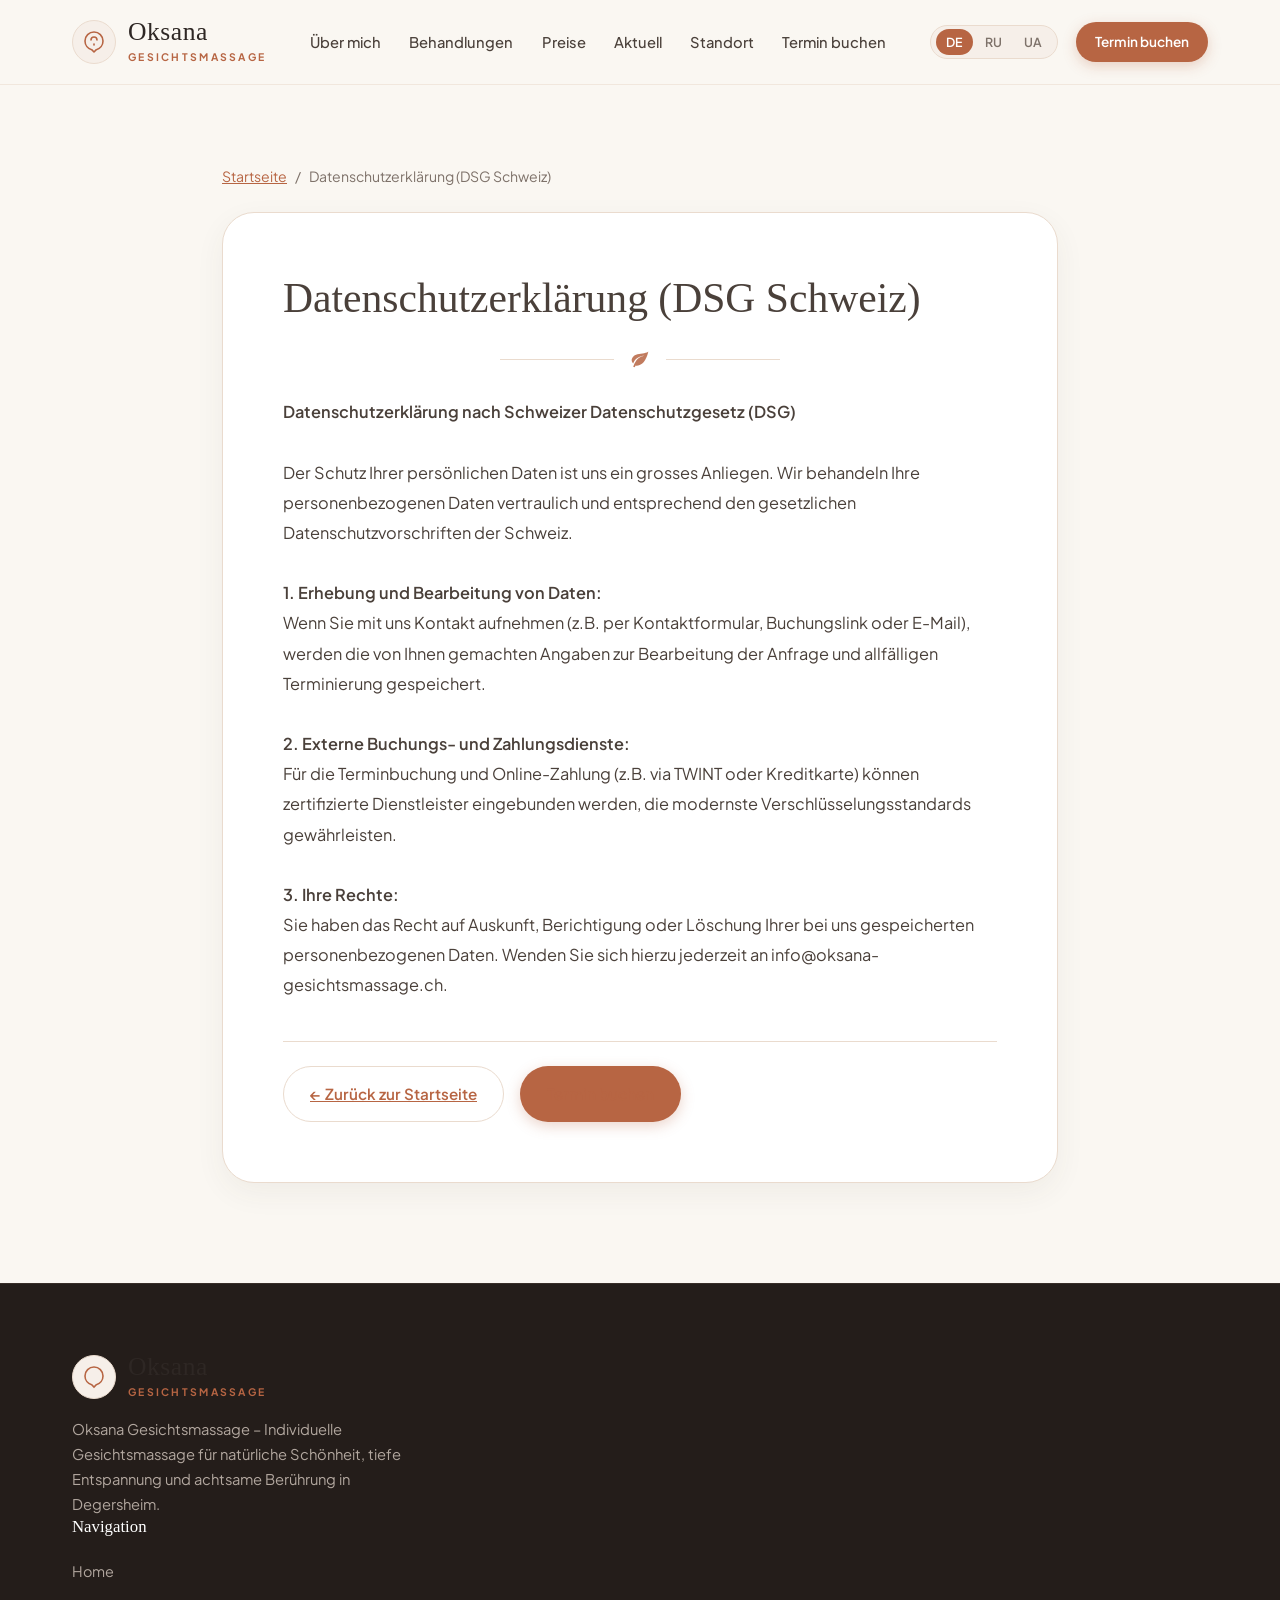
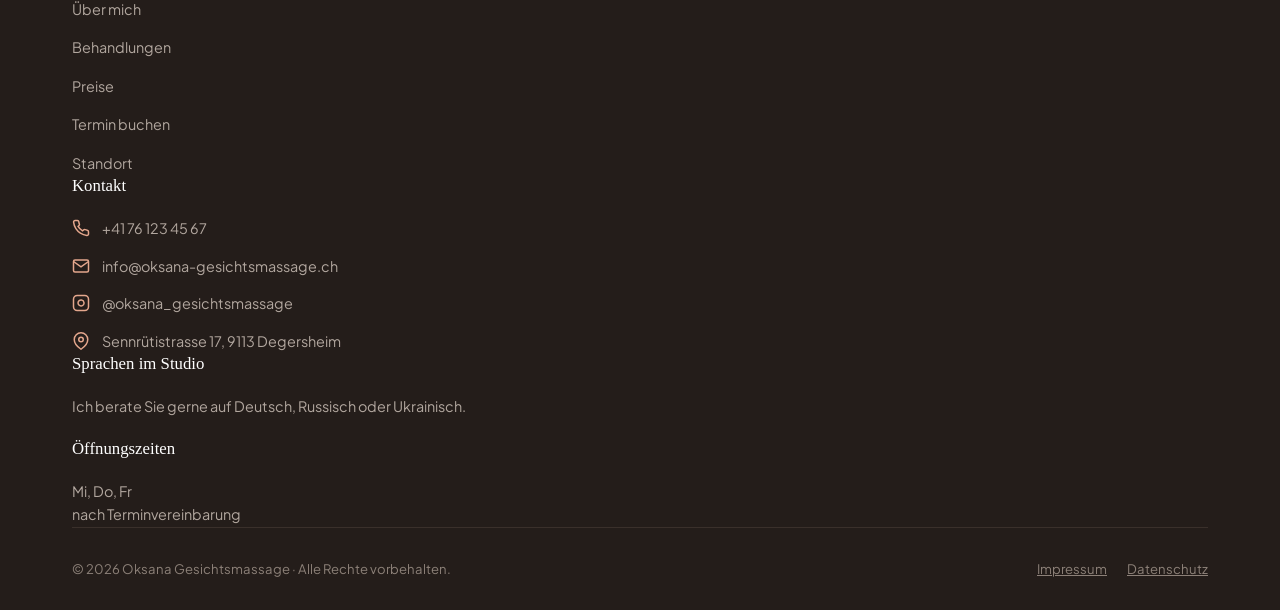
==== datenschutz.html @ 5dca7aad "1ший прототип" ====
<!DOCTYPE html>
<html lang="de">
<head>
  <meta charset="UTF-8">
  <meta name="viewport" content="width=device-width, initial-scale=1.0">
  <title>Datenschutzerklärung – Oksana Gesichtsmassage Degersheim</title>
  <meta name="description" content="Datenschutzerklärung von Oksana Gesichtsmassage in Degersheim.">
  <meta name="robots" content="noindex, follow">

  <!-- Google Fonts: Cormorant Garamond & Plus Jakarta Sans -->
  <link rel="preconnect" href="https://fonts.googleapis.com">
  <link rel="preconnect" href="https://fonts.gstatic.com" crossorigin>
  <link href="https://fonts.googleapis.com/css2?family=Cormorant+Garamond:ital,wght@0,400;0,500;0,600;0,700;1,400&family=Plus+Jakarta+Sans:wght@300;400;500;600;700&display=swap" rel="stylesheet">

  <link rel="stylesheet" href="styles.css">
</head>
<body>

  <!-- Site Header -->
  <header class="site-header" id="header">
    <div class="container header-inner">
      
      <!-- Logo -->
      <a href="index.html" class="brand-logo" aria-label="Oksana Gesichtsmassage Home">
        <div class="brand-icon">
          <svg viewBox="0 0 24 24" fill="none" stroke="currentColor" stroke-width="1.6" stroke-linecap="round" stroke-linejoin="round">
            <path d="M12 2a9 9 0 0 0-9 9c0 4.17 2.84 7.67 6.69 8.69L12 22l2.31-2.31C18.16 18.67 21 15.17 21 11a9 9 0 0 0-9-9z"></path>
            <path d="M9 10a3 3 0 0 1 6 0"></path>
            <path d="M12 14v1"></path>
          </svg>
        </div>
        <div class="brand-text">
          <span class="brand-name">Oksana</span>
          <span class="brand-sub">GESICHTSMASSAGE</span>
        </div>
      </a>

      <!-- Desktop Navigation Menu -->
      <nav aria-label="Hauptnavigation">
        <ul class="nav-menu" id="navMenu">
          <li><a href="index.html#about" class="nav-link" data-i18n="nav.about">Über mich</a></li>
          <li><a href="index.html#treatments" class="nav-link" data-i18n="nav.treatments">Behandlungen</a></li>
          <li><a href="index.html#pricing" class="nav-link" data-i18n="nav.pricing">Preise</a></li>
          <li><a href="index.html#offers" class="nav-link" data-i18n="nav.offers">Aktuell</a></li>
          <li><a href="index.html#location" class="nav-link" data-i18n="nav.location">Standort</a></li>
          <li><a href="index.html#booking" class="nav-link" data-i18n="nav.booking">Termin buchen</a></li>
        </ul>
      </nav>

      <!-- Right Header Actions: Lang Switcher + Book Button -->
      <div class="header-actions">
        <!-- Language Switcher: DE / RU / UA -->
        <div class="lang-switcher" aria-label="Sprachauswahl">
          <button type="button" class="lang-btn active" data-lang="de">DE</button>
          <button type="button" class="lang-btn" data-lang="ru">RU</button>
          <button type="button" class="lang-btn" data-lang="ua">UA</button>
        </div>

        <a href="index.html#booking" class="btn btn-primary btn-sm" data-i18n="nav.book_cta">
          <svg width="15" height="15" viewBox="0 0 24 24" fill="none" stroke="currentColor" stroke-width="2"><rect x="3" y="4" width="18" height="18" rx="2" ry="2"></rect><line x1="16" y1="2" x2="16" y2="6"></line><line x1="8" y1="2" x2="8" y2="6"></line><line x1="3" y1="10" x2="21" y2="10"></line></svg>
          Termin buchen
        </a>

        <!-- Mobile Menu Toggle -->
        <button type="button" class="mobile-toggle" id="mobileToggle" aria-label="Menü öffnen" aria-expanded="false">
          <svg viewBox="0 0 24 24" fill="none" stroke="currentColor" stroke-width="2" stroke-linecap="round" stroke-linejoin="round">
            <line x1="3" y1="12" x2="21" y2="12"></line>
            <line x1="3" y1="6" x2="21" y2="6"></line>
            <line x1="3" y1="18" x2="21" y2="18"></line>
          </svg>
        </button>
      </div>

    </div>
  </header>

  <!-- Main Legal Content Section -->
  <main class="legal-page-section">
    <div class="container" style="max-width: 900px;">
      
      <div class="legal-breadcrumb">
        <a href="index.html">Startseite</a>
        <span>/</span>
        <span data-i18n="legal.dsg_title">Datenschutzerklärung</span>
      </div>

      <div class="legal-card">
        <h1 data-i18n="legal.dsg_title">Datenschutzerklärung</h1>
        
        <div class="leaf-divider" style="justify-content: flex-start; margin-bottom: 28px;">
          <svg viewBox="0 0 24 24"><path d="M17 8C8 10 5.9 16.17 3.82 21.34L5.71 22l1-2.3A4.49 4.49 0 0 0 8 20C19 20 22 3 22 3c-1 2-8 2.25-13 3.25S2 11.5 2 13.5s1.75 3.75 1.75 3.75C7 8 17 8 17 8z"/></svg>
        </div>

        <div class="legal-content" data-i18n="legal.dsg_content">
          <!-- Content dynamically rendered and switchable via translations.js -->
        </div>

        <div style="margin-top: 40px; pt-4; border-top: 1px solid var(--color-border); padding-top: 24px; display: flex; gap: 16px; flex-wrap: wrap;">
          <a href="index.html" class="btn btn-secondary">
            &larr; Zurück zur Startseite
          </a>
          <a href="index.html#booking" class="btn btn-primary" data-i18n="nav.book_cta">
            Termin buchen
          </a>
        </div>
      </div>

    </div>
  </main>

  <!-- Footer -->
  <footer class="site-footer" id="footer">
    <div class="container">
      <div class="footer-grid">
        
        <!-- Brand / About in Footer -->
        <div>
          <div class="brand-logo" style="margin-bottom: 8px;">
            <div class="brand-icon">
              <svg viewBox="0 0 24 24" fill="none" stroke="currentColor" stroke-width="1.6"><path d="M12 2a9 9 0 0 0-9 9c0 4.17 2.84 7.67 6.69 8.69L12 22l2.31-2.31C18.16 18.67 21 15.17 21 11a9 9 0 0 0-9-9z"></path></svg>
            </div>
            <div class="brand-text">
              <span class="brand-name">Oksana</span>
              <span class="brand-sub">GESICHTSMASSAGE</span>
            </div>
          </div>
          <p class="footer-about" data-i18n="footer.about_text">
            Oksana Gesichtsmassage – Individuelle Gesichtsmassage für natürliche Schönheit, tiefe Entspannung und achtsame Berührung in Degersheim.
          </p>
        </div>

        <!-- Links -->
        <div>
          <h4 class="footer-title" data-i18n="footer.quick_links">Navigation</h4>
          <ul class="footer-links">
            <li><a href="index.html">Home</a></li>
            <li><a href="index.html#about" data-i18n="nav.about">Über mich</a></li>
            <li><a href="index.html#treatments" data-i18n="nav.treatments">Behandlungen</a></li>
            <li><a href="index.html#pricing" data-i18n="nav.pricing">Preise & Abos</a></li>
            <li><a href="index.html#booking" data-i18n="nav.booking">Termin buchen</a></li>
            <li><a href="index.html#location" data-i18n="nav.location">Standort & Anfahrt</a></li>
          </ul>
        </div>

        <!-- Contact Info -->
        <div>
          <h4 class="footer-title" data-i18n="footer.contact_title">Kontakt</h4>
          <ul class="footer-contact-list">
            <li class="footer-contact-item">
              <svg viewBox="0 0 24 24" fill="none" stroke="currentColor" stroke-width="2"><path d="M22 16.92v3a2 2 0 0 1-2.18 2 19.79 19.79 0 0 1-8.63-3.07 19.5 19.5 0 0 1-6-6 19.79 19.79 0 0 1-3.07-8.67A2 2 0 0 1 4.11 2h3a2 2 0 0 1 2 1.72 12.84 12.84 0 0 0 .7 2.81 2 2 0 0 1-.45 2.11L8.09 9.91a16 16 0 0 0 6 6l1.27-1.27a2 2 0 0 1 2.11-.45 12.84 12.84 0 0 0 2.81.7A2 2 0 0 1 22 16.92z"></path></svg>
              <a href="tel:+41761234567">+41 76 123 45 67</a>
            </li>
            <li class="footer-contact-item">
              <svg viewBox="0 0 24 24" fill="none" stroke="currentColor" stroke-width="2"><path d="M4 4h16c1.1 0 2 .9 2 2v12c0 1.1-.9 2-2 2H4c-1.1 0-2-.9-2-2V6c0-1.1.9-2 2-2z"></path><polyline points="22,6 12,13 2,6"></polyline></svg>
              <a href="mailto:info@oksana-gesichtsmassage.ch">info@oksana-gesichtsmassage.ch</a>
            </li>
            <li class="footer-contact-item">
              <svg viewBox="0 0 24 24" fill="none" stroke="currentColor" stroke-width="2"><rect x="2" y="2" width="20" height="20" rx="5" ry="5"></rect><path d="M16 11.37A4 4 0 1 1 12.63 8 4 4 0 0 1 16 11.37z"></path><line x1="17.5" y1="6.5" x2="17.51" y2="6.5"></line></svg>
              <a href="https://instagram.com/oksana_gesichtsmassage" target="_blank" rel="noopener noreferrer">@oksana_gesichtsmassage</a>
            </li>
            <li class="footer-contact-item">
              <svg viewBox="0 0 24 24" fill="none" stroke="currentColor" stroke-width="2"><path d="M21 10c0 7-9 13-9 13s-9-6-9-13a9 9 0 0 1 18 0z"></path><circle cx="12" cy="10" r="3"></circle></svg>
              <span>Sennrütistrasse 17, 9113 Degersheim</span>
            </li>
          </ul>
        </div>

        <!-- Languages & Studio -->
        <div>
          <h4 class="footer-title" data-i18n="footer.languages_title">Sprachen im Studio</h4>
          <p style="font-size: 0.9rem; color: #B2A79F; margin-bottom: 20px;" data-i18n="footer.languages_desc">
            Ich berate Sie gerne auf Deutsch, Russisch oder Ukrainisch.
          </p>

          <h4 class="footer-title" data-i18n="footer.hours_title">Öffnungszeiten</h4>
          <p style="font-size: 0.9rem; color: #B2A79F;">
            Mi, Do, Fr<br>
            nach Terminvereinbarung
          </p>
        </div>

      </div>

      <div class="footer-bottom">
        <div data-i18n="footer.rights">© 2026 Oksana Gesichtsmassage – Alle Rechte vorbehalten.</div>
        <div class="footer-legal-links">
          <a href="impressum.html" class="footer-legal-link" data-i18n="footer.impressum">Impressum</a>
          <a href="datenschutz.html" class="footer-legal-link" data-i18n="footer.datenschutz">Datenschutz</a>
        </div>
      </div>

    </div>
  </footer>

  <!-- Scripts -->
  <script src="translations.js"></script>
  <script src="app.js"></script>
</body>
</html>
---- styles.css ----
/* ==========================================================================
   Oksana Gesichtsmassage - Modern Swiss Spa Design System
   Palette: Warm Cream, Soft Alabaster, Terracotta & Peach Accents
   Typography: Playfair Display (Serif) + Plus Jakarta Sans (Sans-serif)
   ========================================================================== */

:root {
  /* Colors */
  --bg-body: #FAF7F2;
  --bg-card: #FFFFFF;
  --bg-card-alt: #F6EFE9;
  --bg-cream-soft: #F9F5EE;
  --bg-cream-medium: #F1E9DE;
  --bg-hero-tint: #F5EFEB;

  --color-terracotta: #B76543;
  --color-terracotta-hover: #9E5233;
  --color-terracotta-light: #F4E8E1;
  --color-peach: #E4A78D;
  --color-peach-light: #FAF0EB;

  --color-text-main: #2E2724;
  --color-text-body: #4A403A;
  --color-text-muted: #7E726A;
  --color-text-light: #9B8E85;

  --color-border: #EADBCE;
  --color-border-light: #F1E7DD;
  --color-border-focus: #B76543;

  --color-sage: #8A9A86;
  --color-gold: #C89A58;

  /* Typography */
  --font-serif: 'Playfair Display', Georgia, serif;
  --font-sans: 'Plus Jakarta Sans', -apple-system, BlinkMacSystemFont, 'Segoe UI', Roboto, Helvetica, Arial, sans-serif;

  /* Shadows */
  --shadow-soft: 0 4px 20px rgba(74, 64, 58, 0.04);
  --shadow-card: 0 10px 30px rgba(74, 64, 58, 0.06);
  --shadow-hover: 0 16px 36px rgba(183, 101, 67, 0.12);
  --shadow-nav: 0 4px 24px rgba(74, 64, 58, 0.06);

  /* Radii */
  --radius-sm: 8px;
  --radius-md: 14px;
  --radius-lg: 22px;
  --radius-xl: 32px;
  --radius-full: 9999px;

  /* Spacing */
  --section-padding: clamp(60px, 8vw, 100px);
  --container-max: 1200px;
  --transition: all 0.28s cubic-bezier(0.16, 1, 0.3, 1);
}

/* Base Reset */
*, *::before, *::after {
  box-sizing: border-box;
  margin: 0;
  padding: 0;
  min-width: 0;
}

html {
  scroll-behavior: smooth;
  font-size: 16px;
  -webkit-text-size-adjust: 100%;
  width: 100%;
  max-width: 100%;
  overflow-x: hidden;
}

body {
  font-family: var(--font-sans);
  background-color: var(--bg-body);
  color: var(--color-text-body);
  line-height: 1.65;
  font-weight: 400;
  width: 100%;
  max-width: 100%;
  overflow-x: hidden;
  position: relative;
  -webkit-font-smoothing: antialiased;
  word-wrap: break-word;
  overflow-wrap: break-word;
}

img {
  max-width: 100%;
  height: auto;
  display: block;
}

a {
  color: inherit;
  text-decoration: none;
  transition: var(--transition);
}

button, input, select, textarea {
  font-family: inherit;
  font-size: inherit;
}

.container {
  width: 100%;
  max-width: var(--container-max);
  margin: 0 auto;
  padding: 0 clamp(16px, 4vw, 32px);
  box-sizing: border-box;
}

/* ==========================================================================
   Typography & Accents
   ========================================================================== */

h1, h2, h3, h4, .font-serif {
  font-family: var(--font-serif);
  color: var(--color-text-main);
  font-weight: 500;
  line-height: 1.25;
  word-break: break-word;
  overflow-wrap: break-word;
}

.section-tag {
  display: inline-block;
  font-size: 0.75rem;
  letter-spacing: 0.18em;
  text-transform: uppercase;
  color: var(--color-terracotta);
  font-weight: 700;
  margin-bottom: 12px;
}

.section-header {
  text-align: center;
  max-width: 720px;
  margin: 0 auto clamp(36px, 5vw, 60px);
}

.section-title {
  font-size: clamp(1.55rem, 4.2vw, 2.75rem);
  margin-bottom: 16px;
  letter-spacing: -0.01em;
  word-break: break-word;
  overflow-wrap: break-word;
  hyphens: auto;
}

.section-subtitle {
  font-size: clamp(0.95rem, 1.8vw, 1.15rem);
  color: var(--color-text-muted);
  font-weight: 400;
}

/* Thin Leaf Divider */
.leaf-divider {
  display: flex;
  align-items: center;
  justify-content: center;
  gap: 16px;
  margin: 24px auto;
  width: 100%;
  max-width: 280px;
}

.leaf-divider::before,
.leaf-divider::after {
  content: '';
  flex: 1;
  height: 1px;
  background-color: var(--color-border);
}

.leaf-divider svg {
  width: 20px;
  height: 20px;
  color: var(--color-terracotta);
  fill: currentColor;
  opacity: 0.85;
}

/* Buttons */
.btn {
  display: inline-flex;
  align-items: center;
  justify-content: center;
  gap: 10px;
  padding: 13px 26px;
  font-size: 0.95rem;
  font-weight: 600;
  border-radius: var(--radius-full);
  cursor: pointer;
  transition: var(--transition);
  border: 1px solid transparent;
  max-width: 100%;
  box-sizing: border-box;
}

.btn-primary {
  background-color: var(--color-terracotta);
  color: #FFFFFF;
  box-shadow: 0 4px 14px rgba(183, 101, 67, 0.28);
}

.btn-primary:hover {
  background-color: var(--color-terracotta-hover);
  color: #FFFFFF;
  transform: translateY(-2px);
  box-shadow: 0 6px 20px rgba(183, 101, 67, 0.35);
}

.btn-secondary {
  background-color: transparent;
  color: var(--color-text-main);
  border-color: var(--color-border);
}

.btn-secondary:hover {
  border-color: var(--color-terracotta);
  color: var(--color-terracotta);
  background-color: var(--color-peach-light);
  transform: translateY(-2px);
}

.btn-sm {
  padding: 8px 18px;
  font-size: 0.85rem;
}

.btn-lg {
  padding: 15px 36px;
  font-size: 1.05rem;
}

/* ==========================================================================
   Header & Navigation
   ========================================================================== */

.top-bar {
  background-color: #F3EBE3;
  color: var(--color-text-muted);
  font-size: 0.8rem;
  border-bottom: 1px solid var(--color-border-light);
  padding: 6px 0;
}

.top-bar-inner {
  display: flex;
  justify-content: space-between;
  align-items: center;
  flex-wrap: wrap;
  gap: 12px;
}

.top-bar-item {
  display: inline-flex;
  align-items: center;
  gap: 6px;
}

.site-header {
  position: sticky;
  top: 0;
  z-index: 1000;
  background-color: rgba(250, 247, 242, 0.94);
  backdrop-filter: blur(12px);
  -webkit-backdrop-filter: blur(12px);
  border-bottom: 1px solid var(--color-border-light);
  transition: var(--transition);
}

.header-inner {
  display: flex;
  align-items: center;
  justify-content: space-between;
  height: 84px;
  gap: 20px;
}

/* Logo */
.brand-logo {
  display: flex;
  align-items: center;
  gap: 12px;
  text-decoration: none;
}

.brand-icon {
  width: 44px;
  height: 44px;
  border-radius: 50%;
  background: var(--bg-card-alt);
  display: flex;
  align-items: center;
  justify-content: center;
  border: 1px solid var(--color-border);
  color: var(--color-terracotta);
  flex-shrink: 0;
}

.brand-icon svg {
  width: 24px;
  height: 24px;
}

.brand-text {
  display: flex;
  flex-direction: column;
}

.brand-name {
  font-family: var(--font-serif);
  font-size: 1.6rem;
  color: var(--color-text-main);
  font-weight: 500;
  line-height: 1;
  letter-spacing: 0.02em;
}

.brand-sub {
  font-size: 0.65rem;
  letter-spacing: 0.22em;
  text-transform: uppercase;
  color: var(--color-terracotta);
  font-weight: 700;
  margin-top: 4px;
}

/* Nav Menu */
.nav-menu {
  display: flex;
  align-items: center;
  gap: clamp(16px, 2.2vw, 32px);
  list-style: none;
}

.nav-link {
  font-size: 0.92rem;
  font-weight: 500;
  color: var(--color-text-body);
  position: relative;
  padding: 8px 0;
}

.nav-link::after {
  content: '';
  position: absolute;
  bottom: 2px;
  left: 0;
  width: 0%;
  height: 1.5px;
  background-color: var(--color-terracotta);
  transition: width 0.25s ease;
}

.nav-link:hover {
  color: var(--color-terracotta);
}

.nav-link:hover::after,
.nav-link.active::after {
  width: 100%;
}

/* Header Right Actions */
.header-actions {
  display: flex;
  align-items: center;
  gap: 18px;
}

/* Language Switcher */
.lang-switcher {
  display: inline-flex;
  align-items: center;
  background-color: var(--bg-card-alt);
  border: 1px solid var(--color-border);
  border-radius: var(--radius-full);
  padding: 3px 5px;
  gap: 2px;
}

.lang-btn {
  background: none;
  border: none;
  padding: 5px 10px;
  font-size: 0.78rem;
  font-weight: 600;
  color: var(--color-text-muted);
  border-radius: var(--radius-full);
  cursor: pointer;
  transition: var(--transition);
}

.lang-btn:hover {
  color: var(--color-text-main);
}

.lang-btn.active {
  background-color: var(--color-terracotta);
  color: #FFFFFF;
}

/* Mobile Toggle */
.mobile-toggle {
  display: none;
  background: none;
  border: none;
  cursor: pointer;
  width: 44px;
  height: 44px;
  border-radius: var(--radius-sm);
  align-items: center;
  justify-content: center;
  color: var(--color-text-main);
}

.mobile-toggle svg {
  width: 26px;
  height: 26px;
}

/* ==========================================================================
   Hero Section
   ========================================================================== */

.hero-section {
  padding: clamp(30px, 5vw, 60px) 0 clamp(40px, 6vw, 80px);
  position: relative;
  background: linear-gradient(180deg, rgba(246, 239, 233, 0.7) 0%, var(--bg-body) 100%);
  border-bottom: 1px solid var(--color-border-light);
}

.hero-grid {
  display: grid;
  grid-template-columns: 1.15fr 0.85fr;
  align-items: center;
  gap: clamp(32px, 5vw, 70px);
}

.hero-content {
  max-width: 620px;
}

.hero-badge {
  display: inline-flex;
  align-items: center;
  gap: 8px;
  padding: 6px 14px;
  border-radius: var(--radius-full);
  background: rgba(183, 101, 67, 0.1);
  color: var(--color-terracotta);
  font-size: 0.78rem;
  font-weight: 700;
  letter-spacing: 0.14em;
  text-transform: uppercase;
  margin-bottom: 20px;
}

.hero-badge svg {
  width: 14px;
  height: 14px;
}

.hero-title {
  font-size: clamp(1.75rem, 5vw, 3.6rem);
  line-height: 1.18;
  margin-bottom: 18px;
  color: var(--color-text-main);
  letter-spacing: -0.015em;
  word-break: break-word;
  overflow-wrap: break-word;
  hyphens: auto;
  -webkit-hyphens: auto;
}

.hero-subtitle {
  font-family: var(--font-serif);
  font-size: clamp(1.05rem, 2.2vw, 1.45rem);
  font-style: italic;
  color: var(--color-terracotta);
  margin-bottom: 16px;
  font-weight: 400;
  line-height: 1.4;
}

.hero-desc {
  font-size: clamp(0.95rem, 1.6vw, 1.05rem);
  color: var(--color-text-muted);
  line-height: 1.68;
  margin-bottom: 28px;
}

.hero-actions {
  display: flex;
  align-items: center;
  flex-wrap: wrap;
  gap: 16px;
  margin-bottom: 32px;
}

.hero-meta {
  display: flex;
  align-items: center;
  gap: 20px;
  padding-top: 24px;
  border-top: 1px solid var(--color-border);
}

.meta-pill {
  display: inline-flex;
  align-items: center;
  gap: 8px;
  font-size: 0.92rem;
  font-weight: 600;
  color: var(--color-text-main);
}

.meta-pill svg {
  width: 18px;
  height: 18px;
  color: var(--color-terracotta);
}

.meta-tag {
  background: var(--color-peach-light);
  color: var(--color-terracotta);
  padding: 4px 12px;
  border-radius: var(--radius-full);
  font-size: 0.82rem;
  font-weight: 600;
}

/* Hero Media - Using Oksana Portrait */
.hero-media {
  position: relative;
}

.hero-image-frame {
  position: relative;
  border-radius: var(--radius-xl);
  overflow: hidden;
  box-shadow: var(--shadow-card);
  background: var(--bg-card);
  border: 1px solid var(--color-border);
}

.hero-image-frame img {
  width: 100%;
  height: 480px;
  object-fit: cover;
  object-position: center 20%;
  transition: transform 0.6s ease;
}

.hero-image-frame:hover img {
  transform: scale(1.02);
}

.hero-floating-card {
  position: absolute;
  bottom: -20px;
  left: -20px;
  background: rgba(255, 255, 255, 0.95);
  backdrop-filter: blur(12px);
  padding: 18px 24px;
  border-radius: var(--radius-lg);
  border: 1px solid var(--color-border);
  box-shadow: var(--shadow-hover);
  display: flex;
  align-items: center;
  gap: 16px;
  max-width: 320px;
}

.floating-icon {
  width: 44px;
  height: 44px;
  border-radius: 50%;
  background: var(--color-peach-light);
  color: var(--color-terracotta);
  display: flex;
  align-items: center;
  justify-content: center;
  flex-shrink: 0;
}

.floating-icon svg {
  width: 22px;
  height: 22px;
}

.floating-title {
  font-size: 0.9rem;
  font-weight: 700;
  color: var(--color-text-main);
}

.floating-sub {
  font-size: 0.8rem;
  color: var(--color-text-muted);
}

/* ==========================================================================
   4 Pillars / Value Highlights Banner
   ========================================================================== */

.pillars-section {
  padding: 40px 0;
  background-color: var(--bg-body);
  border-bottom: 1px solid var(--color-border-light);
}

.pillars-grid {
  display: grid;
  grid-template-columns: repeat(4, 1fr);
  gap: 24px;
}

.pillar-card {
  text-align: center;
  padding: 24px 18px;
  background: var(--bg-card);
  border: 1px solid var(--color-border);
  border-radius: var(--radius-lg);
  transition: var(--transition);
  box-shadow: var(--shadow-soft);
}

.pillar-card:hover {
  transform: translateY(-4px);
  border-color: var(--color-terracotta);
  box-shadow: var(--shadow-hover);
}

.pillar-icon {
  width: 52px;
  height: 52px;
  border-radius: 50%;
  margin: 0 auto 16px;
  background: var(--bg-card-alt);
  color: var(--color-terracotta);
  display: flex;
  align-items: center;
  justify-content: center;
  transition: var(--transition);
}

.pillar-card:hover .pillar-icon {
  background: var(--color-terracotta);
  color: #FFFFFF;
}

.pillar-icon svg {
  width: 26px;
  height: 26px;
}

.pillar-title {
  font-size: 0.95rem;
  font-weight: 700;
  text-transform: uppercase;
  letter-spacing: 0.08em;
  color: var(--color-text-main);
  margin-bottom: 8px;
}

.pillar-desc {
  font-size: 0.88rem;
  color: var(--color-text-muted);
  line-height: 1.5;
}

/* ==========================================================================
   "Für wen?" & Benefits Section
   ========================================================================== */

.forwhom-section {
  padding: var(--section-padding) 0;
  background: linear-gradient(180deg, var(--bg-body) 0%, var(--bg-cream-soft) 100%);
}

.benefits-grid {
  display: grid;
  grid-template-columns: repeat(4, 1fr);
  gap: 24px;
  margin-bottom: 50px;
}

.benefit-card {
  background: var(--bg-card);
  padding: 32px 24px;
  border-radius: var(--radius-lg);
  border: 1px solid var(--color-border);
  box-shadow: var(--shadow-card);
  text-align: center;
  transition: var(--transition);
  position: relative;
}

.benefit-card:hover {
  transform: translateY(-5px);
  box-shadow: var(--shadow-hover);
  border-color: var(--color-peach);
}

.benefit-circle-icon {
  width: 72px;
  height: 72px;
  border-radius: 50%;
  margin: 0 auto 20px;
  background: var(--bg-card-alt);
  border: 1px solid var(--color-border);
  display: flex;
  align-items: center;
  justify-content: center;
  color: var(--color-terracotta);
  transition: var(--transition);
}

.benefit-card:hover .benefit-circle-icon {
  background: var(--color-peach-light);
  transform: scale(1.06);
}

.benefit-circle-icon svg {
  width: 32px;
  height: 32px;
}

.benefit-title {
  font-family: var(--font-serif);
  font-size: 1.25rem;
  margin-bottom: 12px;
  color: var(--color-text-main);
}

.benefit-desc {
  font-size: 0.92rem;
  color: var(--color-text-muted);
  line-height: 1.6;
}

/* Checklist Comparison */
.checklist-wrapper {
  background: var(--bg-card);
  border: 1px solid var(--color-border);
  border-radius: var(--radius-xl);
  padding: clamp(28px, 4vw, 44px);
  box-shadow: var(--shadow-card);
  display: grid;
  grid-template-columns: 1.1fr 0.9fr;
  gap: 40px;
}

.checklist-col h3 {
  font-size: 1.25rem;
  margin-bottom: 20px;
  display: flex;
  align-items: center;
  gap: 10px;
}

.checklist-col h3 svg {
  width: 22px;
  height: 22px;
}

.checklist-col.suitable h3 {
  color: #2F6343;
}

.checklist-col.notsuitable h3 {
  color: #9B3B2B;
}

.checklist-list {
  list-style: none;
  display: flex;
  flex-direction: column;
  gap: 12px;
}

.checklist-item {
  display: flex;
  align-items: flex-start;
  gap: 12px;
  font-size: 0.94rem;
  color: var(--color-text-body);
  line-height: 1.5;
}

.checklist-icon {
  flex-shrink: 0;
  width: 20px;
  height: 20px;
  margin-top: 2px;
}

.checklist-icon.check {
  color: #2F6343;
}

.checklist-icon.cross {
  color: #9B3B2B;
}

/* ==========================================================================
   About Me (Oksana's Full Story & Studio Room)
   ========================================================================== */

.about-section {
  padding: var(--section-padding) 0;
  background-color: var(--bg-body);
  position: relative;
}

.about-grid {
  display: grid;
  grid-template-columns: 0.95fr 1.05fr;
  gap: clamp(36px, 6vw, 70px);
  align-items: start;
}

.about-media-col {
  position: sticky;
  top: 110px;
  display: flex;
  flex-direction: column;
  gap: 24px;
}

.about-portrait-card {
  border-radius: var(--radius-xl);
  overflow: hidden;
  box-shadow: var(--shadow-card);
  border: 1px solid var(--color-border);
  background: var(--bg-card);
}

.about-portrait-card img {
  width: 100%;
  height: 400px;
  object-fit: cover;
  object-position: center 15%;
}

.about-studio-card {
  border-radius: var(--radius-lg);
  overflow: hidden;
  box-shadow: var(--shadow-soft);
  border: 1px solid var(--color-border);
  background: var(--bg-card);
  position: relative;
}

.about-studio-card img {
  width: 100%;
  height: 240px;
  object-fit: cover;
}

.studio-card-caption {
  padding: 14px 18px;
  background: var(--bg-card-alt);
  font-size: 0.85rem;
  color: var(--color-text-muted);
  display: flex;
  align-items: center;
  gap: 8px;
}

.studio-card-caption svg {
  width: 18px;
  height: 18px;
  color: var(--color-terracotta);
  flex-shrink: 0;
}

.about-content-col {
  padding-right: 10px;
}

.about-quote {
  font-family: var(--font-serif);
  font-size: clamp(1.8rem, 2.8vw, 2.4rem);
  line-height: 1.25;
  color: var(--color-terracotta);
  margin-bottom: 24px;
  font-weight: 500;
}

.about-lead {
  font-size: 1.15rem;
  font-weight: 600;
  color: var(--color-text-main);
  line-height: 1.6;
  margin-bottom: 20px;
}

.about-paragraphs {
  display: flex;
  flex-direction: column;
  gap: 16px;
  font-size: 1rem;
  color: var(--color-text-body);
  line-height: 1.75;
}

.about-paragraphs p {
  position: relative;
}

.about-actions {
  margin-top: 32px;
  display: flex;
  align-items: center;
  gap: 16px;
  flex-wrap: wrap;
}

/* ==========================================================================
   Techniques Grid
   ========================================================================== */

.techniques-section {
  padding: var(--section-padding) 0;
  background: linear-gradient(180deg, var(--bg-cream-soft) 0%, var(--bg-body) 100%);
  border-top: 1px solid var(--color-border-light);
  border-bottom: 1px solid var(--color-border-light);
}

.techniques-grid {
  display: grid;
  grid-template-columns: repeat(3, 1fr);
  gap: 24px;
}

.tech-card {
  background: var(--bg-card);
  padding: 28px;
  border-radius: var(--radius-lg);
  border: 1px solid var(--color-border);
  box-shadow: var(--shadow-soft);
  transition: var(--transition);
}

.tech-card:hover {
  transform: translateY(-4px);
  border-color: var(--color-peach);
  box-shadow: var(--shadow-hover);
}

.tech-icon {
  width: 44px;
  height: 44px;
  border-radius: var(--radius-sm);
  background: var(--color-peach-light);
  color: var(--color-terracotta);
  display: flex;
  align-items: center;
  justify-content: center;
  margin-bottom: 16px;
}

.tech-icon svg {
  width: 24px;
  height: 24px;
}

.tech-title {
  font-family: var(--font-serif);
  font-size: 1.2rem;
  margin-bottom: 8px;
}

.tech-desc {
  font-size: 0.9rem;
  color: var(--color-text-muted);
  line-height: 1.6;
}

/* ==========================================================================
   Pricing & Special Offers (Besondere Angebote)
   ========================================================================== */

.pricing-section {
  padding: var(--section-padding) 0;
  background-color: var(--bg-body);
}

.pricing-featured-row {
  display: grid;
  grid-template-columns: 1.15fr 0.85fr;
  gap: 30px;
  margin-bottom: 40px;
}

/* Kennenlernangebot Featured Card */
.card-intro-offer {
  background: linear-gradient(135deg, #FFFDFB 0%, #FAF3ED 100%);
  border: 2px solid var(--color-peach);
  border-radius: var(--radius-xl);
  padding: clamp(32px, 4vw, 44px);
  box-shadow: var(--shadow-card);
  position: relative;
  overflow: hidden;
  display: flex;
  flex-direction: column;
  justify-content: space-between;
}

.intro-badge {
  display: inline-flex;
  align-items: center;
  gap: 6px;
  background: var(--color-terracotta);
  color: #FFFFFF;
  padding: 6px 14px;
  border-radius: var(--radius-full);
  font-size: 0.76rem;
  font-weight: 700;
  letter-spacing: 0.12em;
  text-transform: uppercase;
  margin-bottom: 18px;
  width: fit-content;
}

.card-intro-offer h3 {
  font-size: clamp(1.6rem, 2.2vw, 2.1rem);
  margin-bottom: 10px;
}

.intro-sub {
  font-size: 1.05rem;
  color: var(--color-terracotta);
  font-weight: 600;
  margin-bottom: 18px;
}

.intro-formula {
  background: #FFFFFF;
  border: 1px dashed var(--color-peach);
  padding: 14px 20px;
  border-radius: var(--radius-md);
  margin-bottom: 20px;
  font-weight: 600;
  color: var(--color-text-main);
  display: flex;
  justify-content: space-between;
  align-items: center;
  flex-wrap: wrap;
  gap: 10px;
}

.intro-price-row {
  display: flex;
  align-items: baseline;
  gap: 16px;
  margin: 20px 0;
}

.price-main {
  font-family: var(--font-serif);
  font-size: 3rem;
  color: var(--color-terracotta);
  font-weight: 600;
  line-height: 1;
}

.price-old {
  font-size: 1.25rem;
  color: var(--color-text-light);
  text-decoration: line-through;
}

.intro-note {
  font-size: 0.92rem;
  color: var(--color-text-muted);
  font-style: italic;
  margin-bottom: 24px;
}

/* Standard Single Card */
.card-standard-offer {
  background: var(--bg-card);
  border: 1px solid var(--color-border);
  border-radius: var(--radius-xl);
  padding: clamp(32px, 4vw, 44px);
  box-shadow: var(--shadow-card);
  display: flex;
  flex-direction: column;
  justify-content: space-between;
}

.card-standard-offer h3 {
  font-size: 1.6rem;
  margin-bottom: 8px;
}

.standard-price-row {
  margin: 24px 0;
}

/* Packages Grid (Ein Monat Zeit für sich + 7-10 Kurs) */
.packages-grid {
  display: grid;
  grid-template-columns: 1fr 1fr;
  gap: 30px;
}

.package-card {
  background: var(--bg-card);
  border: 1px solid var(--color-border);
  border-radius: var(--radius-xl);
  padding: 36px;
  box-shadow: var(--shadow-card);
  position: relative;
  display: flex;
  flex-direction: column;
  justify-content: space-between;
  transition: var(--transition);
}

.package-card:hover {
  transform: translateY(-4px);
  box-shadow: var(--shadow-hover);
  border-color: var(--color-peach);
}

.package-pill {
  position: absolute;
  top: 24px;
  right: 24px;
  background: var(--color-peach-light);
  color: var(--color-terracotta);
  padding: 4px 12px;
  border-radius: var(--radius-full);
  font-size: 0.75rem;
  font-weight: 700;
  letter-spacing: 0.08em;
}

.package-card h4 {
  font-size: 1.5rem;
  margin-bottom: 12px;
  padding-right: 90px;
}

.package-price {
  font-family: var(--font-serif);
  font-size: 2.2rem;
  color: var(--color-text-main);
  margin-bottom: 6px;
}

.package-calc {
  font-size: 0.88rem;
  font-weight: 600;
  color: var(--color-terracotta);
  margin-bottom: 16px;
}

.package-desc {
  font-size: 0.95rem;
  color: var(--color-text-body);
  line-height: 1.65;
  margin-bottom: 24px;
}

.package-features {
  list-style: none;
  display: flex;
  flex-direction: column;
  gap: 10px;
  margin-bottom: 28px;
}

.package-features li {
  display: flex;
  align-items: center;
  gap: 10px;
  font-size: 0.9rem;
  color: var(--color-text-body);
}

.package-features svg {
  width: 18px;
  height: 18px;
  color: var(--color-terracotta);
  flex-shrink: 0;
}

/* ==========================================================================
   How It Works (3 Steps)
   ========================================================================== */

.steps-section {
  padding: var(--section-padding) 0;
  background: var(--bg-cream-soft);
  border-top: 1px solid var(--color-border-light);
  border-bottom: 1px solid var(--color-border-light);
}

.steps-grid {
  display: grid;
  grid-template-columns: repeat(3, 1fr);
  gap: 32px;
  position: relative;
}

.step-card {
  background: var(--bg-card);
  padding: 36px 28px;
  border-radius: var(--radius-lg);
  border: 1px solid var(--color-border);
  box-shadow: var(--shadow-soft);
  position: relative;
  text-align: center;
}

.step-number {
  width: 54px;
  height: 54px;
  border-radius: 50%;
  background: var(--color-terracotta);
  color: #FFFFFF;
  font-family: var(--font-serif);
  font-size: 1.4rem;
  font-weight: 600;
  display: flex;
  align-items: center;
  justify-content: center;
  margin: 0 auto 20px;
  box-shadow: 0 4px 12px rgba(183, 101, 67, 0.28);
}

.step-title {
  font-size: 1.2rem;
  margin-bottom: 12px;
}

.step-desc {
  font-size: 0.92rem;
  color: var(--color-text-muted);
  line-height: 1.6;
}

/* ==========================================================================
   Online Booking & Time Slots Section
   ========================================================================== */

.booking-section {
  padding: var(--section-padding) 0;
  background-color: var(--bg-body);
}

.booking-box {
  background: var(--bg-card);
  border: 1px solid var(--color-border);
  border-radius: var(--radius-xl);
  padding: clamp(32px, 5vw, 60px);
  box-shadow: var(--shadow-card);
}

.booking-schedule-grid {
  display: grid;
  grid-template-columns: repeat(3, 1fr);
  gap: 24px;
  margin: 36px 0 40px;
}

.schedule-day-card {
  background: var(--bg-cream-soft);
  border: 1px solid var(--color-border);
  border-radius: var(--radius-md);
  padding: 24px 20px;
  text-align: center;
}

.schedule-day-name {
  font-family: var(--font-serif);
  font-size: 1.3rem;
  color: var(--color-terracotta);
  margin-bottom: 12px;
  font-weight: 600;
}

.slot-list {
  display: flex;
  flex-direction: column;
  gap: 8px;
}

.slot-badge {
  background: #FFFFFF;
  border: 1px solid var(--color-border);
  padding: 8px 12px;
  border-radius: var(--radius-sm);
  font-size: 0.88rem;
  font-weight: 600;
  color: var(--color-text-main);
  display: flex;
  align-items: center;
  justify-content: center;
  gap: 6px;
}

.slot-badge svg {
  width: 14px;
  height: 14px;
  color: var(--color-terracotta);
}

.booking-room-notice {
  background: var(--color-peach-light);
  border-left: 4px solid var(--color-terracotta);
  padding: 16px 20px;
  border-radius: var(--radius-sm);
  font-size: 0.92rem;
  color: var(--color-text-body);
  margin-bottom: 36px;
  display: flex;
  align-items: center;
  gap: 12px;
}

.booking-room-notice svg {
  width: 24px;
  height: 24px;
  color: var(--color-terracotta);
  flex-shrink: 0;
}

.booking-action-bar {
  display: flex;
  align-items: center;
  justify-content: center;
  gap: 20px;
  flex-wrap: wrap;
}

/* WhatsApp Direct Button */
.btn-whatsapp {
  background-color: #25D366;
  color: #FFFFFF;
  border: none;
}

.btn-whatsapp:hover {
  background-color: #1EBE5D;
  color: #FFFFFF;
  transform: translateY(-2px);
  box-shadow: 0 4px 14px rgba(37, 211, 102, 0.3);
}

/* ==========================================================================
   Payment Section (TWINT & Cards)
   ========================================================================== */

.payment-section {
  padding: var(--section-padding) 0;
  background: linear-gradient(180deg, var(--bg-body) 0%, var(--bg-card-alt) 100%);
  border-top: 1px solid var(--color-border-light);
}

.payment-grid {
  display: grid;
  grid-template-columns: repeat(3, 1fr);
  gap: 24px;
}

.payment-card {
  background: var(--bg-card);
  padding: 32px 24px;
  border-radius: var(--radius-lg);
  border: 1px solid var(--color-border);
  box-shadow: var(--shadow-soft);
  text-align: center;
}

.payment-icon-wrap {
  height: 60px;
  display: flex;
  align-items: center;
  justify-content: center;
  margin-bottom: 20px;
}

.twint-badge {
  background: #00A389;
  color: #FFFFFF;
  font-weight: 800;
  font-size: 1.15rem;
  padding: 8px 18px;
  border-radius: var(--radius-md);
  letter-spacing: 0.05em;
  display: inline-flex;
  align-items: center;
  gap: 6px;
}

.payment-card h3 {
  font-size: 1.2rem;
  margin-bottom: 10px;
}

.payment-card p {
  font-size: 0.9rem;
  color: var(--color-text-muted);
  line-height: 1.6;
}

/* ==========================================================================
   Location & Map Section
   ========================================================================== */

.location-section {
  padding: var(--section-padding) 0;
  background-color: var(--bg-body);
}

.location-grid {
  display: grid;
  grid-template-columns: 0.9fr 1.1fr;
  gap: 40px;
  align-items: center;
}

.location-info {
  display: flex;
  flex-direction: column;
  gap: 24px;
}

.location-card {
  background: var(--bg-card);
  border: 1px solid var(--color-border);
  border-radius: var(--radius-lg);
  padding: 24px;
  box-shadow: var(--shadow-soft);
}

.location-card h4 {
  font-size: 1.05rem;
  margin-bottom: 8px;
  display: flex;
  align-items: center;
  gap: 8px;
  color: var(--color-terracotta);
}

.location-card p {
  font-size: 0.94rem;
  color: var(--color-text-body);
  line-height: 1.6;
}

.map-frame-wrapper {
  border-radius: var(--radius-xl);
  overflow: hidden;
  box-shadow: var(--shadow-card);
  border: 1px solid var(--color-border);
  height: 420px;
  background: var(--bg-card);
}

.map-frame-wrapper iframe {
  width: 100%;
  height: 100%;
  border: none;
}

/* ==========================================================================
   Footer
   ========================================================================== */

.site-footer {
  background-color: #241D1A;
  color: #DDD4CE;
  padding: 70px 0 30px;
  border-top: 1px solid #382E29;
}

.footer-top {
  display: grid;
  grid-template-columns: 1.4fr 0.8fr 1fr 0.8fr;
  gap: 40px;
  margin-bottom: 50px;
}

.footer-brand .brand-name {
  color: #FFFFFF;
}

.footer-brand .brand-sub {
  color: var(--color-peach);
}

.footer-about {
  font-size: 0.92rem;
  line-height: 1.7;
  color: #B2A79F;
  margin-top: 16px;
  max-width: 340px;
}

.footer-title {
  color: #FFFFFF;
  font-size: 1.05rem;
  margin-bottom: 20px;
  font-family: var(--font-serif);
}

.footer-links {
  list-style: none;
  display: flex;
  flex-direction: column;
  gap: 12px;
}

.footer-links a {
  color: #B2A79F;
  font-size: 0.9rem;
}

.footer-links a:hover {
  color: #FFFFFF;
  padding-left: 4px;
}

.footer-contact-list {
  list-style: none;
  display: flex;
  flex-direction: column;
  gap: 14px;
}

.footer-contact-item {
  display: flex;
  align-items: flex-start;
  gap: 12px;
  font-size: 0.9rem;
  color: #B2A79F;
}

.footer-contact-item svg {
  width: 18px;
  height: 18px;
  color: var(--color-peach);
  flex-shrink: 0;
  margin-top: 2px;
}

.footer-contact-item a:hover {
  color: #FFFFFF;
}

.footer-bottom {
  padding-top: 30px;
  border-top: 1px solid #3A302B;
  display: flex;
  align-items: center;
  justify-content: space-between;
  flex-wrap: wrap;
  gap: 16px;
  font-size: 0.82rem;
  color: #8C8078;
}

.footer-legal-links {
  display: flex;
  gap: 20px;
}

.footer-legal-links a,
.footer-legal-links button {
  background: none;
  border: none;
  color: #8C8078;
  cursor: pointer;
  font-size: 0.82rem;
  text-decoration: underline;
  transition: color 0.2s ease;
}

.footer-legal-links a:hover,
.footer-legal-links button:hover {
  color: #FFFFFF;
}

/* ==========================================================================
   Modals & Overlays
   ========================================================================== */

.modal-backdrop {
  position: fixed;
  inset: 0;
  background: rgba(36, 29, 26, 0.65);
  backdrop-filter: blur(6px);
  -webkit-backdrop-filter: blur(6px);
  z-index: 2000;
  display: none;
  align-items: center;
  justify-content: center;
  padding: 20px;
  opacity: 0;
  transition: opacity 0.25s ease;
}

.modal-backdrop.active {
  display: flex;
  opacity: 1;
}

.modal-window {
  background: var(--bg-card);
  border-radius: var(--radius-xl);
  max-width: 580px;
  width: 100%;
  padding: clamp(24px, 4vw, 40px);
  box-shadow: 0 20px 50px rgba(0, 0, 0, 0.25);
  border: 1px solid var(--color-border);
  position: relative;
  max-height: 90vh;
  overflow-y: auto;
  transform: translateY(20px);
  transition: transform 0.25s ease;
}

.modal-backdrop.active .modal-window {
  transform: translateY(0);
}

.modal-close-btn {
  position: absolute;
  top: 20px;
  right: 20px;
  background: var(--bg-card-alt);
  border: none;
  width: 36px;
  height: 36px;
  border-radius: 50%;
  display: flex;
  align-items: center;
  justify-content: center;
  cursor: pointer;
  color: var(--color-text-main);
  transition: var(--transition);
}

.modal-close-btn:hover {
  background: var(--color-peach-light);
  color: var(--color-terracotta);
}

.modal-header {
  margin-bottom: 20px;
}

.modal-title {
  font-family: var(--font-serif);
  font-size: 1.6rem;
  color: var(--color-text-main);
  margin-bottom: 8px;
}

.treatment-select-list {
  display: flex;
  flex-direction: column;
  gap: 12px;
  margin: 24px 0;
}

.treatment-select-item {
  display: flex;
  align-items: center;
  justify-content: space-between;
  padding: 16px 20px;
  border: 1.5px solid var(--color-border);
  border-radius: var(--radius-md);
  cursor: pointer;
  transition: var(--transition);
  background: var(--bg-cream-soft);
}

.treatment-select-item:hover,
.treatment-select-item.selected {
  border-color: var(--color-terracotta);
  background: #FFFFFF;
  box-shadow: var(--shadow-soft);
}

.treatment-select-item input[type="radio"] {
  accent-color: var(--color-terracotta);
  width: 18px;
  height: 18px;
}

/* Back to Top */
.back-to-top {
  position: fixed;
  bottom: 24px;
  right: 24px;
  width: 46px;
  height: 46px;
  border-radius: 50%;
  background: var(--bg-card);
  color: var(--color-terracotta);
  border: 1px solid var(--color-border);
  box-shadow: var(--shadow-card);
  display: flex;
  align-items: center;
  justify-content: center;
  cursor: pointer;
  opacity: 0;
  visibility: hidden;
  transition: var(--transition);
  z-index: 900;
}

.back-to-top.visible {
  opacity: 1;
  visibility: visible;
}

.back-to-top:hover {
  background: var(--color-terracotta);
  color: #FFFFFF;
  transform: translateY(-3px);
}

/* ==========================================================================
   Responsive Breakpoints
   ========================================================================== */

@media (max-width: 1080px) {
  .hero-grid {
    grid-template-columns: 1fr;
    gap: 40px;
  }
  
  .hero-media {
    max-width: 520px;
    margin: 0 auto;
    width: 100%;
  }

  .pillars-grid,
  .benefits-grid,
  .techniques-grid,
  .payment-grid {
    grid-template-columns: repeat(2, 1fr);
  }

  .about-grid {
    grid-template-columns: 1fr;
    gap: 36px;
  }

  .about-media-col {
    position: static;
    max-width: 520px;
    margin: 0 auto;
    width: 100%;
  }

  .pricing-featured-row,
  .packages-grid,
  .checklist-wrapper,
  .location-grid,
  .footer-top {
    grid-template-columns: 1fr;
  }
}

@media (max-width: 820px) {
  .header-inner {
    height: 72px;
  }

  .nav-menu {
    position: fixed;
    top: 72px;
    left: 0;
    right: 0;
    background: rgba(250, 247, 242, 0.98);
    backdrop-filter: blur(14px);
    -webkit-backdrop-filter: blur(14px);
    flex-direction: column;
    padding: 24px 20px;
    gap: 16px;
    border-bottom: 1px solid var(--color-border);
    box-shadow: var(--shadow-card);
    transform: translateY(-120%);
    transition: transform 0.3s ease;
    display: flex;
    z-index: 999;
  }

  .nav-menu.open {
    transform: translateY(0);
  }

  .mobile-toggle {
    display: flex;
  }

  .header-actions .btn-primary {
    display: none;
  }

  .booking-schedule-grid,
  .steps-grid {
    grid-template-columns: 1fr;
  }

  .hero-image-frame img {
    height: 360px;
  }

  .hero-floating-card {
    position: static;
    margin-top: 14px;
    max-width: 100%;
    width: 100%;
  }
}

@media (max-width: 580px) {
  .container {
    padding: 0 16px;
  }

  /* Compact Header for mobile phones */
  .top-bar {
    display: none;
  }

  .header-inner {
    height: 64px;
    gap: 10px;
  }

  .brand-logo {
    gap: 8px;
  }

  .brand-icon {
    width: 36px;
    height: 36px;
  }

  .brand-icon svg {
    width: 20px;
    height: 20px;
  }

  .brand-name {
    font-size: 1.35rem;
  }

  .brand-sub {
    font-size: 0.55rem;
    letter-spacing: 0.16em;
    margin-top: 2px;
  }

  .header-actions {
    gap: 8px;
  }

  .lang-switcher {
    padding: 2px 4px;
    gap: 1px;
  }

  .lang-btn {
    padding: 4px 7px;
    font-size: 0.72rem;
  }

  .mobile-toggle {
    width: 38px;
    height: 38px;
  }

  .mobile-toggle svg {
    width: 22px;
    height: 22px;
  }

  /* Hero Section on Phone */
  .hero-section {
    padding: 24px 0 40px;
  }

  .hero-badge {
    font-size: 0.7rem;
    padding: 5px 10px;
    letter-spacing: 0.1em;
    margin-bottom: 14px;
  }

  .hero-title {
    font-size: 1.85rem;
    line-height: 1.2;
    margin-bottom: 12px;
  }

  .hero-subtitle {
    font-size: 1.1rem;
    line-height: 1.35;
    margin-bottom: 12px;
  }

  .hero-desc {
    font-size: 0.92rem;
    line-height: 1.6;
    margin-bottom: 22px;
  }

  .hero-actions {
    flex-direction: column;
    align-items: stretch;
    gap: 10px;
    margin-bottom: 24px;
  }

  .hero-actions .btn {
    width: 100%;
    white-space: normal;
    text-align: center;
  }

  .hero-meta {
    flex-direction: column;
    align-items: flex-start;
    gap: 10px;
    padding-top: 18px;
  }

  .hero-image-frame img {
    height: 300px;
  }

  .hero-floating-card {
    padding: 14px 16px;
    gap: 12px;
  }

  .floating-icon {
    width: 36px;
    height: 36px;
  }

  .floating-icon svg {
    width: 18px;
    height: 18px;
  }

  .floating-title {
    font-size: 0.85rem;
  }

  .floating-sub {
    font-size: 0.75rem;
  }

  /* Grid layouts to 1 column */
  .pillars-grid,
  .benefits-grid,
  .techniques-grid,
  .payment-grid {
    grid-template-columns: 1fr;
    gap: 16px;
  }

  /* Card paddings on mobile */
  .card-intro-offer,
  .card-standard-offer,
  .package-card,
  .booking-box,
  .checklist-wrapper,
  .step-card,
  .benefit-card,
  .pillar-card,
  .tech-card,
  .payment-card,
  .location-card {
    padding: 22px 16px !important;
    border-radius: var(--radius-lg) !important;
  }

  .intro-formula {
    flex-direction: column;
    align-items: flex-start;
    gap: 6px;
    padding: 12px 14px;
    font-size: 0.88rem;
  }

  .intro-price-row {
    margin: 16px 0;
  }

  .price-main {
    font-size: 2.3rem !important;
  }

  .price-old {
    font-size: 1.1rem !important;
  }

  .package-card h4 {
    padding-right: 0;
    margin-top: 24px;
  }

  .package-pill {
    position: static;
    display: inline-block;
    margin-bottom: 8px;
  }

  /* Booking section on phone */
  .booking-action-bar {
    flex-direction: column;
    gap: 12px;
  }

  .booking-action-bar .btn {
    width: 100%;
    white-space: normal;
    text-align: center;
  }

  .booking-room-notice {
    padding: 12px 14px;
    font-size: 0.85rem;
  }

  /* Buttons */
  .btn {
    white-space: normal;
    word-break: normal;
    padding: 12px 18px;
    font-size: 0.9rem;
  }

  .btn-lg {
    padding: 13px 20px;
    font-size: 0.95rem;
  }

  /* Map iframe */
  .map-frame-wrapper {
    height: 300px;
  }

  /* About portrait */
  .about-portrait-card img {
    height: 300px;
  }

  .about-studio-card img {
    height: 200px;
  }

  .about-lead {
    font-size: 1.05rem;
  }

  .about-paragraphs {
    font-size: 0.94rem;
    line-height: 1.65;
  }

  /* Footer */
  .site-footer {
    padding: 44px 0 24px;
  }

  .footer-top {
    gap: 30px;
    margin-bottom: 32px;
  }

  .footer-bottom {
    flex-direction: column;
    align-items: flex-start;
    gap: 12px;
  }
}

@media (max-width: 360px) {
  .brand-name {
    font-size: 1.2rem;
  }

  .lang-btn {
    padding: 3px 5px;
    font-size: 0.68rem;
  }

  .hero-title {
    font-size: 1.65rem;
  }
}


/* ==========================================================================
   Legal Pages (Impressum & Datenschutz)
   ========================================================================== */
.legal-page-section {
  padding: clamp(40px, 8vw, 80px) 0 clamp(60px, 10vw, 100px);
  background-color: var(--bg-body);
}

.legal-breadcrumb {
  display: flex;
  align-items: center;
  gap: 8px;
  font-size: 0.88rem;
  color: var(--color-text-muted);
  margin-bottom: 24px;
}

.legal-breadcrumb a {
  color: var(--color-terracotta);
  text-decoration: underline;
}

.legal-card {
  background: var(--bg-card);
  border: 1px solid var(--color-border);
  border-radius: var(--radius-xl);
  padding: clamp(32px, 6vw, 60px);
  box-shadow: var(--shadow-card);
  line-height: 1.85;
  font-size: 1.02rem;
  color: var(--color-text-body);
}

.legal-card h1 {
  font-family: var(--font-serif);
  font-size: clamp(2rem, 3.5vw, 2.6rem);
  color: var(--color-primary);
  margin-bottom: 24px;
  line-height: 1.25;
}

.legal-card h2 {
  font-family: var(--font-serif);
  font-size: 1.35rem;
  color: var(--color-primary);
  margin-top: 32px;
  margin-bottom: 12px;
}

.legal-card p {
  margin-bottom: 16px;
}

.legal-card strong {
  color: var(--color-primary);
  font-weight: 600;
}

.legal-card a {
  color: var(--color-terracotta);
  text-decoration: underline;
}

.legal-card a:hover {
  color: var(--color-primary);
}


/* ==========================================================================
   Enhanced Booking Section & Hero CTA Button
   ========================================================================== */
.booking-box--cta {
  background: linear-gradient(180deg, var(--bg-card) 0%, rgba(247, 243, 239, 0.8) 100%);
  border: 1px solid rgba(183, 101, 67, 0.22);
  box-shadow: 0 20px 50px rgba(74, 64, 58, 0.08);
  position: relative;
  overflow: hidden;
  text-align: center;
  padding: clamp(40px, 6vw, 68px) clamp(20px, 4vw, 44px);
}

.booking-box--cta::before {
  content: '';
  position: absolute;
  top: -80px;
  right: -80px;
  width: 240px;
  height: 240px;
  background: radial-gradient(circle, rgba(235, 178, 153, 0.25) 0%, transparent 70%);
  border-radius: 50%;
  pointer-events: none;
}

.booking-box--cta::after {
  content: '';
  position: absolute;
  bottom: -60px;
  left: -60px;
  width: 200px;
  height: 200px;
  background: radial-gradient(circle, rgba(200, 140, 115, 0.15) 0%, transparent 70%);
  border-radius: 50%;
  pointer-events: none;
}

.btn-booking-cta {
  background: linear-gradient(135deg, #B86E51 0%, #A05234 100%);
  color: #FFFFFF !important;
  font-size: clamp(1.05rem, 2vw, 1.18rem);
  font-weight: 600;
  padding: 18px 38px;
  border-radius: 999px;
  box-shadow: 0 10px 28px rgba(184, 110, 81, 0.38);
  transition: all 0.35s cubic-bezier(0.16, 1, 0.3, 1);
  display: inline-flex;
  align-items: center;
  justify-content: center;
  gap: 12px;
  border: none;
  cursor: pointer;
  position: relative;
  overflow: hidden;
  letter-spacing: 0.02em;
}

.btn-booking-cta::before {
  content: '';
  position: absolute;
  top: 0;
  left: -100%;
  width: 100%;
  height: 100%;
  background: linear-gradient(90deg, transparent, rgba(255, 255, 255, 0.28), transparent);
  transition: 0.6s ease;
}

.btn-booking-cta:hover::before {
  left: 100%;
}

.btn-booking-cta:hover {
  transform: translateY(-3px) scale(1.02);
  box-shadow: 0 18px 40px rgba(184, 110, 81, 0.5);
  background: linear-gradient(135deg, #C27A5D 0%, #A95839 100%);
}

.btn-booking-cta:active {
  transform: translateY(-1px) scale(0.99);
}

.btn-booking-cta .btn-icon {
  width: 22px;
  height: 22px;
  flex-shrink: 0;
}

.btn-booking-cta .arrow-icon {
  width: 18px;
  height: 18px;
  transition: transform 0.3s ease;
  flex-shrink: 0;
}

.btn-booking-cta:hover .arrow-icon {
  transform: translateX(4px);
}

.btn-whatsapp-subtle {
  background-color: #FFFFFF;
  color: #128C7E;
  border: 1.5px solid rgba(37, 211, 102, 0.45);
  font-size: 1rem;
  font-weight: 600;
  padding: 16px 28px;
  border-radius: 999px;
  transition: all 0.3s ease;
  display: inline-flex;
  align-items: center;
  justify-content: center;
  gap: 10px;
  box-shadow: 0 4px 14px rgba(37, 211, 102, 0.12);
}

.btn-whatsapp-subtle:hover {
  background-color: #25D366;
  color: #FFFFFF;
  border-color: #25D366;
  transform: translateY(-2px);
  box-shadow: 0 8px 22px rgba(37, 211, 102, 0.32);
}

.booking-trust-badges {
  display: flex;
  justify-content: center;
  gap: clamp(16px, 4vw, 36px);
  flex-wrap: wrap;
  margin-top: 36px;
  padding-top: 28px;
  border-top: 1px solid var(--color-border);
}

.trust-badge-item {
  display: inline-flex;
  align-items: center;
  gap: 8px;
  font-size: 0.92rem;
  color: var(--color-text-muted);
}

.trust-badge-item svg {
  width: 18px;
  height: 18px;
  color: var(--color-terracotta);
  flex-shrink: 0;
}
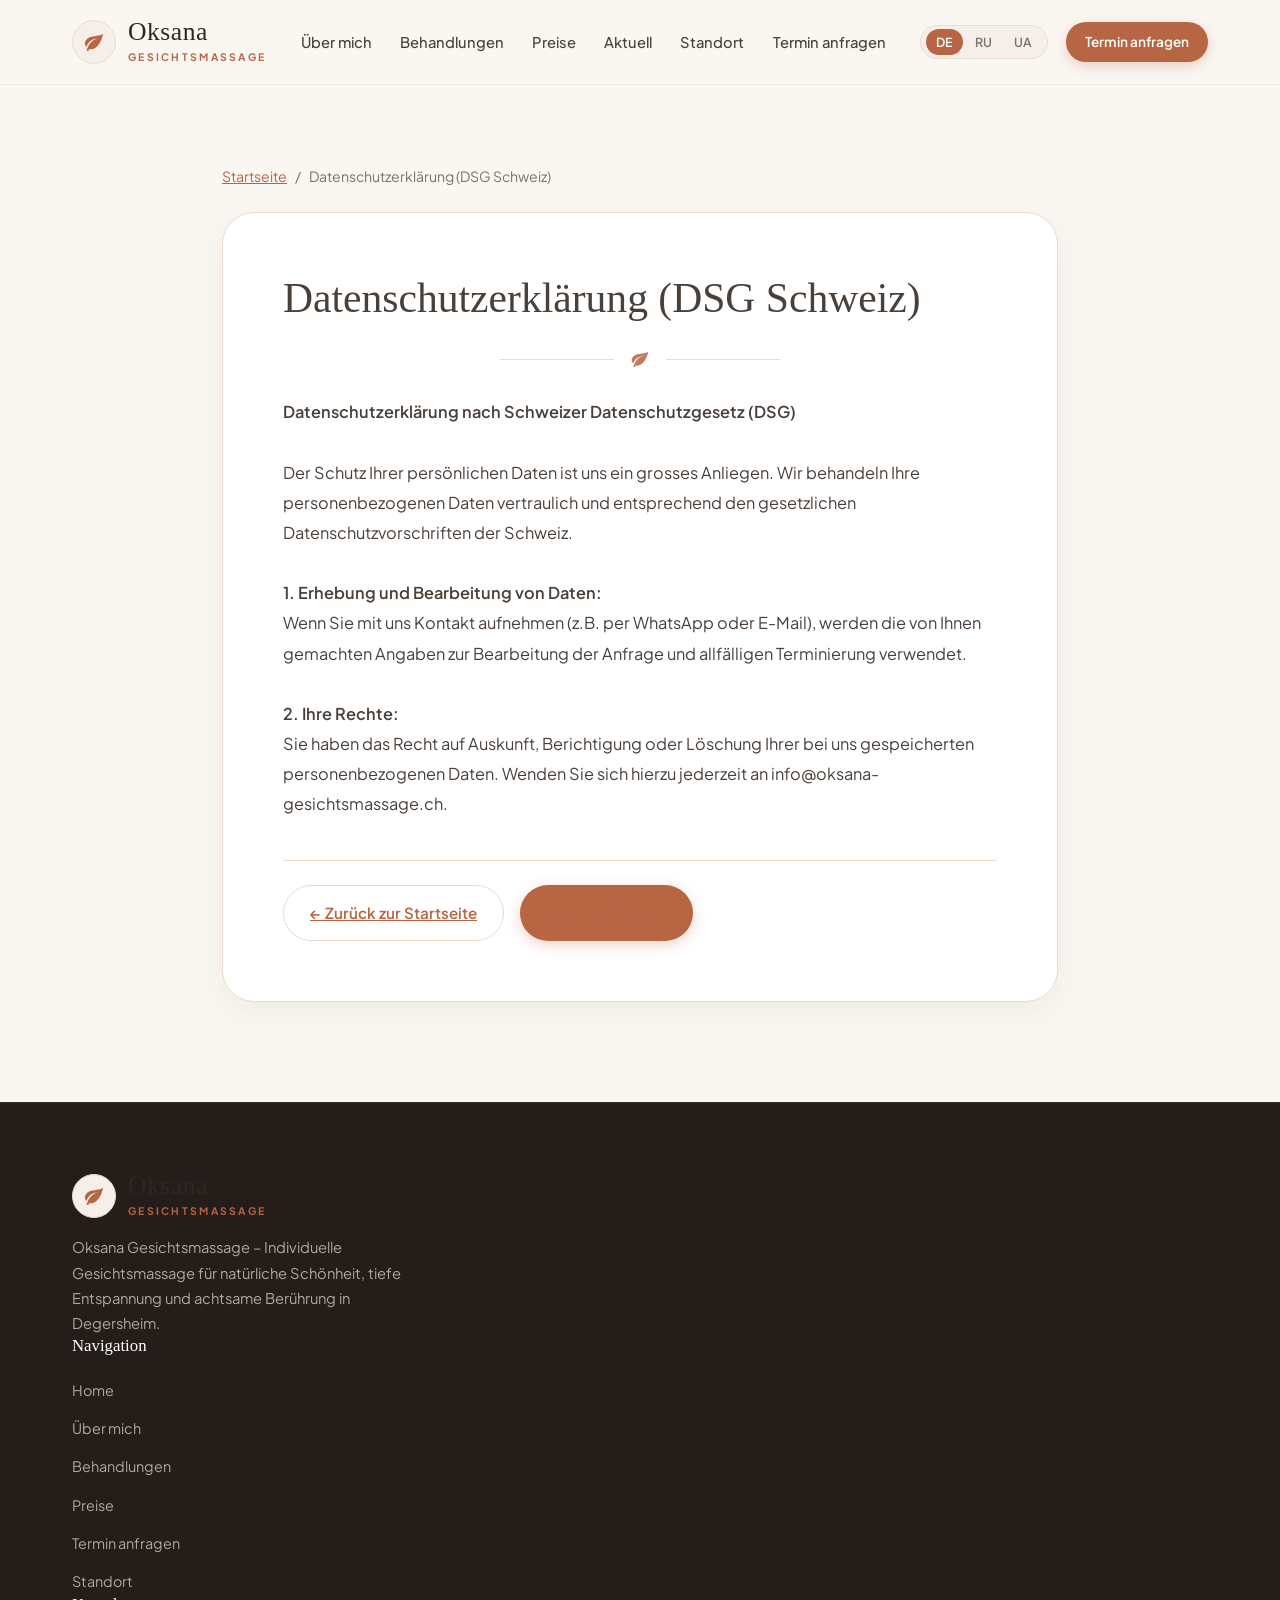
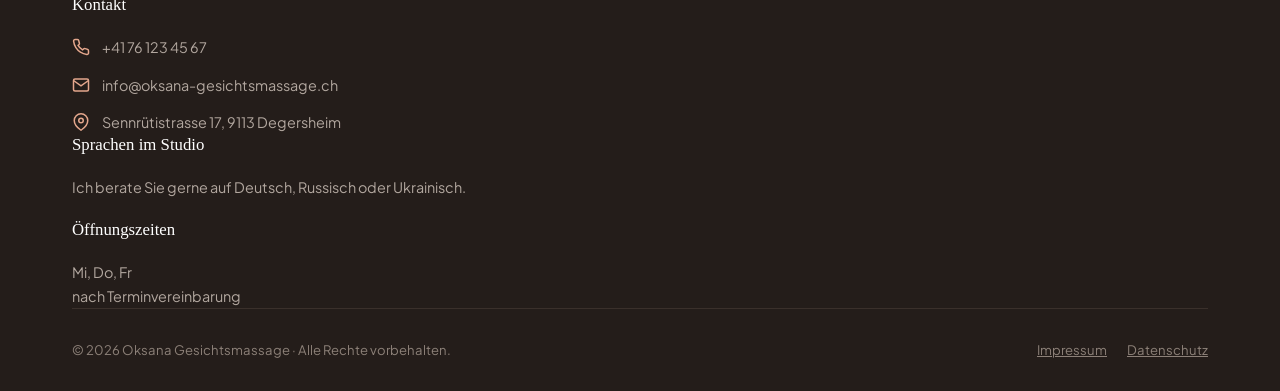
==== commit 16e07006: "зміни" ====
--- a/datenschutz.html
+++ b/datenschutz.html
@@ -6,6 +6,9 @@
   <title>Datenschutzerklärung – Oksana Gesichtsmassage Degersheim</title>
   <meta name="description" content="Datenschutzerklärung von Oksana Gesichtsmassage in Degersheim.">
   <meta name="robots" content="noindex, follow">
+
+  <!-- Favicon SVG -->
+  <link rel="icon" type="image/svg+xml" href="favicon.svg">
 
   <!-- Google Fonts: Cormorant Garamond & Plus Jakarta Sans -->
   <link rel="preconnect" href="https://fonts.googleapis.com">
@@ -23,10 +26,8 @@
       <!-- Logo -->
       <a href="index.html" class="brand-logo" aria-label="Oksana Gesichtsmassage Home">
         <div class="brand-icon">
-          <svg viewBox="0 0 24 24" fill="none" stroke="currentColor" stroke-width="1.6" stroke-linecap="round" stroke-linejoin="round">
-            <path d="M12 2a9 9 0 0 0-9 9c0 4.17 2.84 7.67 6.69 8.69L12 22l2.31-2.31C18.16 18.67 21 15.17 21 11a9 9 0 0 0-9-9z"></path>
-            <path d="M9 10a3 3 0 0 1 6 0"></path>
-            <path d="M12 14v1"></path>
+          <svg viewBox="0 0 24 24" fill="currentColor" aria-hidden="true">
+            <path d="M17 8C8 10 5.9 16.17 3.82 21.34L5.71 22l1-2.3A4.49 4.49 0 0 0 8 20C19 20 22 3 22 3c-1 2-8 2.25-13 3.25S2 11.5 2 13.5s1.75 3.75 1.75 3.75C7 8 17 8 17 8z"/>
           </svg>
         </div>
         <div class="brand-text">
@@ -56,8 +57,8 @@
           <button type="button" class="lang-btn" data-lang="ua">UA</button>
         </div>
 
-        <a href="index.html#booking" class="btn btn-primary btn-sm" data-i18n="nav.book_cta">
-          <svg width="15" height="15" viewBox="0 0 24 24" fill="none" stroke="currentColor" stroke-width="2"><rect x="3" y="4" width="18" height="18" rx="2" ry="2"></rect><line x1="16" y1="2" x2="16" y2="6"></line><line x1="8" y1="2" x2="8" y2="6"></line><line x1="3" y1="10" x2="21" y2="10"></line></svg>
+        <a href="https://wa.me/41761234567" target="_blank" rel="noopener noreferrer" class="btn btn-primary btn-sm" data-wa-type="general" data-i18n="nav.book_cta">
+          <svg width="15" height="15" viewBox="0 0 24 24" fill="none" stroke="currentColor" stroke-width="2"><path d="M21 11.5a8.38 8.38 0 0 1-.9 3.8 8.5 8.5 0 0 1-7.6 4.7 8.38 8.38 0 0 1-3.8-.9L3 21l1.9-5.7a8.38 8.38 0 0 1-.9-3.8 8.5 8.5 0 0 1 4.7-7.6 8.38 8.38 0 0 1 3.8-.9h.5a8.48 8.48 0 0 1 8 8v.5z"></path></svg>
           Termin buchen
         </a>
 
@@ -99,7 +100,7 @@
           <a href="index.html" class="btn btn-secondary">
             &larr; Zurück zur Startseite
           </a>
-          <a href="index.html#booking" class="btn btn-primary" data-i18n="nav.book_cta">
+          <a href="https://wa.me/41761234567" target="_blank" rel="noopener noreferrer" class="btn btn-primary" data-wa-type="general" data-i18n="nav.book_cta">
             Termin buchen
           </a>
         </div>
@@ -117,7 +118,9 @@
         <div>
           <div class="brand-logo" style="margin-bottom: 8px;">
             <div class="brand-icon">
-              <svg viewBox="0 0 24 24" fill="none" stroke="currentColor" stroke-width="1.6"><path d="M12 2a9 9 0 0 0-9 9c0 4.17 2.84 7.67 6.69 8.69L12 22l2.31-2.31C18.16 18.67 21 15.17 21 11a9 9 0 0 0-9-9z"></path></svg>
+              <svg viewBox="0 0 24 24" fill="currentColor" aria-hidden="true">
+                <path d="M17 8C8 10 5.9 16.17 3.82 21.34L5.71 22l1-2.3A4.49 4.49 0 0 0 8 20C19 20 22 3 22 3c-1 2-8 2.25-13 3.25S2 11.5 2 13.5s1.75 3.75 1.75 3.75C7 8 17 8 17 8z"/>
+              </svg>
             </div>
             <div class="brand-text">
               <span class="brand-name">Oksana</span>
@@ -153,10 +156,6 @@
             <li class="footer-contact-item">
               <svg viewBox="0 0 24 24" fill="none" stroke="currentColor" stroke-width="2"><path d="M4 4h16c1.1 0 2 .9 2 2v12c0 1.1-.9 2-2 2H4c-1.1 0-2-.9-2-2V6c0-1.1.9-2 2-2z"></path><polyline points="22,6 12,13 2,6"></polyline></svg>
               <a href="mailto:info@oksana-gesichtsmassage.ch">info@oksana-gesichtsmassage.ch</a>
-            </li>
-            <li class="footer-contact-item">
-              <svg viewBox="0 0 24 24" fill="none" stroke="currentColor" stroke-width="2"><rect x="2" y="2" width="20" height="20" rx="5" ry="5"></rect><path d="M16 11.37A4 4 0 1 1 12.63 8 4 4 0 0 1 16 11.37z"></path><line x1="17.5" y1="6.5" x2="17.51" y2="6.5"></line></svg>
-              <a href="https://instagram.com/oksana_gesichtsmassage" target="_blank" rel="noopener noreferrer">@oksana_gesichtsmassage</a>
             </li>
             <li class="footer-contact-item">
               <svg viewBox="0 0 24 24" fill="none" stroke="currentColor" stroke-width="2"><path d="M21 10c0 7-9 13-9 13s-9-6-9-13a9 9 0 0 1 18 0z"></path><circle cx="12" cy="10" r="3"></circle></svg>
--- a/styles.css
+++ b/styles.css
@@ -82,8 +82,18 @@
   overflow-x: hidden;
   position: relative;
   -webkit-font-smoothing: antialiased;
-  word-wrap: break-word;
-  overflow-wrap: break-word;
+  hyphens: none;
+  -webkit-hyphens: none;
+  -ms-hyphens: none;
+  overflow-wrap: normal;
+  word-break: normal;
+}
+
+/* Global rule to prevent any hyphen-splits mid-word in all text */
+p, span, li, a, button, h1, h2, h3, h4, h5, h6, blockquote, label {
+  hyphens: none;
+  -webkit-hyphens: none;
+  -ms-hyphens: none;
 }
 
 img {
@@ -120,8 +130,11 @@
   color: var(--color-text-main);
   font-weight: 500;
   line-height: 1.25;
-  word-break: break-word;
-  overflow-wrap: break-word;
+  hyphens: none;
+  -webkit-hyphens: none;
+  -ms-hyphens: none;
+  word-break: normal;
+  overflow-wrap: normal;
 }
 
 .section-tag {
@@ -144,9 +157,11 @@
   font-size: clamp(1.55rem, 4.2vw, 2.75rem);
   margin-bottom: 16px;
   letter-spacing: -0.01em;
-  word-break: break-word;
-  overflow-wrap: break-word;
-  hyphens: auto;
+  hyphens: none;
+  -webkit-hyphens: none;
+  -ms-hyphens: none;
+  word-break: normal;
+  overflow-wrap: normal;
 }
 
 .section-subtitle {
@@ -302,8 +317,9 @@
 }
 
 .brand-icon svg {
-  width: 24px;
-  height: 24px;
+  width: 22px;
+  height: 22px;
+  display: block;
 }
 
 .brand-text {
@@ -471,10 +487,11 @@
   margin-bottom: 18px;
   color: var(--color-text-main);
   letter-spacing: -0.015em;
-  word-break: break-word;
-  overflow-wrap: break-word;
-  hyphens: auto;
-  -webkit-hyphens: auto;
+  hyphens: none;
+  -webkit-hyphens: none;
+  -ms-hyphens: none;
+  word-break: normal;
+  overflow-wrap: normal;
 }
 
 .hero-subtitle {
@@ -605,73 +622,94 @@
 }
 
 /* ==========================================================================
-   4 Pillars / Value Highlights Banner
+   Client Testimonials / Reviews Section (Item 5)
    ========================================================================== */
 
-.pillars-section {
-  padding: 40px 0;
-  background-color: var(--bg-body);
+.testimonials-section {
+  padding: clamp(50px, 6vw, 80px) 0;
+  background-color: var(--bg-cream-soft);
   border-bottom: 1px solid var(--color-border-light);
 }
 
-.pillars-grid {
+.testimonials-grid {
   display: grid;
-  grid-template-columns: repeat(4, 1fr);
-  gap: 24px;
-}
-
-.pillar-card {
-  text-align: center;
-  padding: 24px 18px;
+  grid-template-columns: repeat(3, 1fr);
+  gap: 28px;
+}
+
+.testimonial-card {
   background: var(--bg-card);
+  padding: 32px 28px;
   border: 1px solid var(--color-border);
-  border-radius: var(--radius-lg);
+  border-radius: var(--radius-xl);
+  display: flex;
+  flex-direction: column;
+  justify-content: space-between;
+  box-shadow: var(--shadow-soft);
   transition: var(--transition);
-  box-shadow: var(--shadow-soft);
-}
-
-.pillar-card:hover {
+  position: relative;
+}
+
+.testimonial-card:hover {
   transform: translateY(-4px);
-  border-color: var(--color-terracotta);
+  border-color: var(--color-peach);
   box-shadow: var(--shadow-hover);
 }
 
-.pillar-icon {
-  width: 52px;
-  height: 52px;
+.testimonial-stars {
+  color: var(--color-gold);
+  font-size: 1.15rem;
+  letter-spacing: 0.15em;
+  margin-bottom: 16px;
+}
+
+.testimonial-quote {
+  font-family: var(--font-serif);
+  font-size: 1.05rem;
+  line-height: 1.68;
+  color: var(--color-text-main);
+  font-style: italic;
+  margin-bottom: 24px;
+  flex-grow: 1;
+}
+
+.testimonial-author {
+  display: flex;
+  align-items: center;
+  gap: 14px;
+  border-top: 1px solid var(--color-border-light);
+  padding-top: 18px;
+}
+
+.testimonial-avatar {
+  width: 42px;
+  height: 42px;
   border-radius: 50%;
-  margin: 0 auto 16px;
-  background: var(--bg-card-alt);
-  color: var(--color-terracotta);
+  background: var(--color-peach-light);
+  color: var(--color-terracotta);
+  font-weight: 700;
+  font-size: 1.05rem;
   display: flex;
   align-items: center;
   justify-content: center;
-  transition: var(--transition);
-}
-
-.pillar-card:hover .pillar-icon {
-  background: var(--color-terracotta);
-  color: #FFFFFF;
-}
-
-.pillar-icon svg {
-  width: 26px;
-  height: 26px;
-}
-
-.pillar-title {
+  border: 1px solid var(--color-border);
+  flex-shrink: 0;
+}
+
+.testimonial-meta {
+  display: flex;
+  flex-direction: column;
+}
+
+.testimonial-name {
+  font-weight: 700;
   font-size: 0.95rem;
-  font-weight: 700;
-  text-transform: uppercase;
-  letter-spacing: 0.08em;
   color: var(--color-text-main);
-  margin-bottom: 8px;
-}
-
-.pillar-desc {
-  font-size: 0.88rem;
+}
+
+.testimonial-location {
+  font-size: 0.82rem;
   color: var(--color-text-muted);
-  line-height: 1.5;
 }
 
 /* ==========================================================================
@@ -933,54 +971,74 @@
   border-bottom: 1px solid var(--color-border-light);
 }
 
-.techniques-grid {
+.philosophy-lead-box {
+  max-width: 860px;
+  margin: 0 auto 40px;
+  background: var(--bg-card);
+  border: 1px solid var(--color-border);
+  border-radius: var(--radius-xl);
+  padding: clamp(28px, 4vw, 38px);
+  text-align: center;
+  box-shadow: var(--shadow-soft);
+  position: relative;
+}
+
+.philosophy-lead-text {
+  font-size: clamp(1.02rem, 1.8vw, 1.15rem);
+  line-height: 1.8;
+  color: var(--color-text-body);
+}
+
+.approach-grid {
   display: grid;
   grid-template-columns: repeat(3, 1fr);
   gap: 24px;
 }
 
-.tech-card {
+.approach-card {
   background: var(--bg-card);
-  padding: 28px;
-  border-radius: var(--radius-lg);
+  padding: 32px 24px;
+  border-radius: var(--radius-xl);
   border: 1px solid var(--color-border);
   box-shadow: var(--shadow-soft);
   transition: var(--transition);
-}
-
-.tech-card:hover {
+  text-align: center;
+}
+
+.approach-card:hover {
   transform: translateY(-4px);
   border-color: var(--color-peach);
   box-shadow: var(--shadow-hover);
 }
 
-.tech-icon {
-  width: 44px;
-  height: 44px;
-  border-radius: var(--radius-sm);
+.approach-icon {
+  width: 50px;
+  height: 50px;
+  border-radius: 50%;
   background: var(--color-peach-light);
   color: var(--color-terracotta);
   display: flex;
   align-items: center;
   justify-content: center;
-  margin-bottom: 16px;
-}
-
-.tech-icon svg {
+  margin: 0 auto 18px;
+}
+
+.approach-icon svg {
   width: 24px;
   height: 24px;
 }
 
-.tech-title {
+.approach-title {
   font-family: var(--font-serif);
-  font-size: 1.2rem;
-  margin-bottom: 8px;
-}
-
-.tech-desc {
-  font-size: 0.9rem;
+  font-size: 1.22rem;
+  margin-bottom: 10px;
+  color: var(--color-text-main);
+}
+
+.approach-desc {
+  font-size: 0.92rem;
   color: var(--color-text-muted);
-  line-height: 1.6;
+  line-height: 1.65;
 }
 
 /* ==========================================================================
@@ -994,7 +1052,7 @@
 
 .pricing-featured-row {
   display: grid;
-  grid-template-columns: 1.15fr 0.85fr;
+  grid-template-columns: 1fr 1fr;
   gap: 30px;
   margin-bottom: 40px;
 }
@@ -1011,6 +1069,22 @@
   display: flex;
   flex-direction: column;
   justify-content: space-between;
+}
+
+.card-intro-simplified {
+  display: flex;
+  flex-direction: column;
+  justify-content: space-between;
+}
+
+.intro-simplified-title {
+  font-family: var(--font-serif);
+  font-size: clamp(1.45rem, 2.2vw, 1.95rem);
+  color: var(--color-text-main);
+  line-height: 1.35;
+  margin-top: 14px;
+  margin-bottom: 24px;
+  font-weight: 500;
 }
 
 .intro-badge {
@@ -1361,57 +1435,69 @@
    Payment Section (TWINT & Cards)
    ========================================================================== */
 
-.payment-section {
-  padding: var(--section-padding) 0;
-  background: linear-gradient(180deg, var(--bg-body) 0%, var(--bg-card-alt) 100%);
-  border-top: 1px solid var(--color-border-light);
-}
-
-.payment-grid {
-  display: grid;
-  grid-template-columns: repeat(3, 1fr);
-  gap: 24px;
-}
-
-.payment-card {
-  background: var(--bg-card);
-  padding: 32px 24px;
-  border-radius: var(--radius-lg);
+/* WhatsApp Hero / Main Button */
+.btn-whatsapp-hero {
+  background-color: #25D366;
+  color: #FFFFFF !important;
+  font-size: clamp(1rem, 1.8vw, 1.15rem);
+  font-weight: 600;
+  padding: 16px 36px;
+  border-radius: var(--radius-full);
+  display: inline-flex;
+  align-items: center;
+  justify-content: center;
+  gap: 12px;
+  box-shadow: 0 6px 20px rgba(37, 211, 102, 0.28);
+  transition: var(--transition);
+  border: none;
+  text-decoration: none;
+}
+
+.btn-whatsapp-hero:hover {
+  background-color: #1EBE5D;
+  color: #FFFFFF !important;
+  transform: translateY(-2px);
+  box-shadow: 0 10px 26px rgba(37, 211, 102, 0.38);
+}
+
+/* ==========================================================================
+   Simplified Payment Bar (Item 14)
+   ========================================================================== */
+
+.payment-simple-bar {
+  padding: 28px 0;
+  background: var(--bg-cream-soft);
+  border-top: 1px solid var(--color-border);
+  border-bottom: 1px solid var(--color-border);
+}
+
+.payment-simple-inner {
+  display: flex;
+  align-items: center;
+  justify-content: center;
+  gap: 14px;
+  text-align: center;
+  flex-wrap: wrap;
+}
+
+.payment-simple-icon {
+  width: 40px;
+  height: 40px;
+  border-radius: 50%;
+  background: var(--color-peach-light);
+  color: var(--color-terracotta);
+  display: flex;
+  align-items: center;
+  justify-content: center;
+  flex-shrink: 0;
   border: 1px solid var(--color-border);
-  box-shadow: var(--shadow-soft);
-  text-align: center;
-}
-
-.payment-icon-wrap {
-  height: 60px;
-  display: flex;
-  align-items: center;
-  justify-content: center;
-  margin-bottom: 20px;
-}
-
-.twint-badge {
-  background: #00A389;
-  color: #FFFFFF;
-  font-weight: 800;
-  font-size: 1.15rem;
-  padding: 8px 18px;
-  border-radius: var(--radius-md);
-  letter-spacing: 0.05em;
-  display: inline-flex;
-  align-items: center;
-  gap: 6px;
-}
-
-.payment-card h3 {
-  font-size: 1.2rem;
-  margin-bottom: 10px;
-}
-
-.payment-card p {
-  font-size: 0.9rem;
-  color: var(--color-text-muted);
-  line-height: 1.6;
+}
+
+.payment-simple-text {
+  font-size: clamp(1.05rem, 1.8vw, 1.25rem);
+  font-weight: 600;
+  color: var(--color-text-main);
+  letter-spacing: -0.01em;
 }
 
 /* ==========================================================================
@@ -1750,6 +1836,8 @@
   }
 
   .pillars-grid,
+  .testimonials-grid,
+  .approach-grid,
   .benefits-grid,
   .techniques-grid,
   .payment-grid {
@@ -1972,6 +2060,8 @@
 
   /* Grid layouts to 1 column */
   .pillars-grid,
+  .testimonials-grid,
+  .approach-grid,
   .benefits-grid,
   .techniques-grid,
   .payment-grid {
@@ -1988,6 +2078,8 @@
   .step-card,
   .benefit-card,
   .pillar-card,
+  .testimonial-card,
+  .approach-card,
   .tech-card,
   .payment-card,
   .location-card {
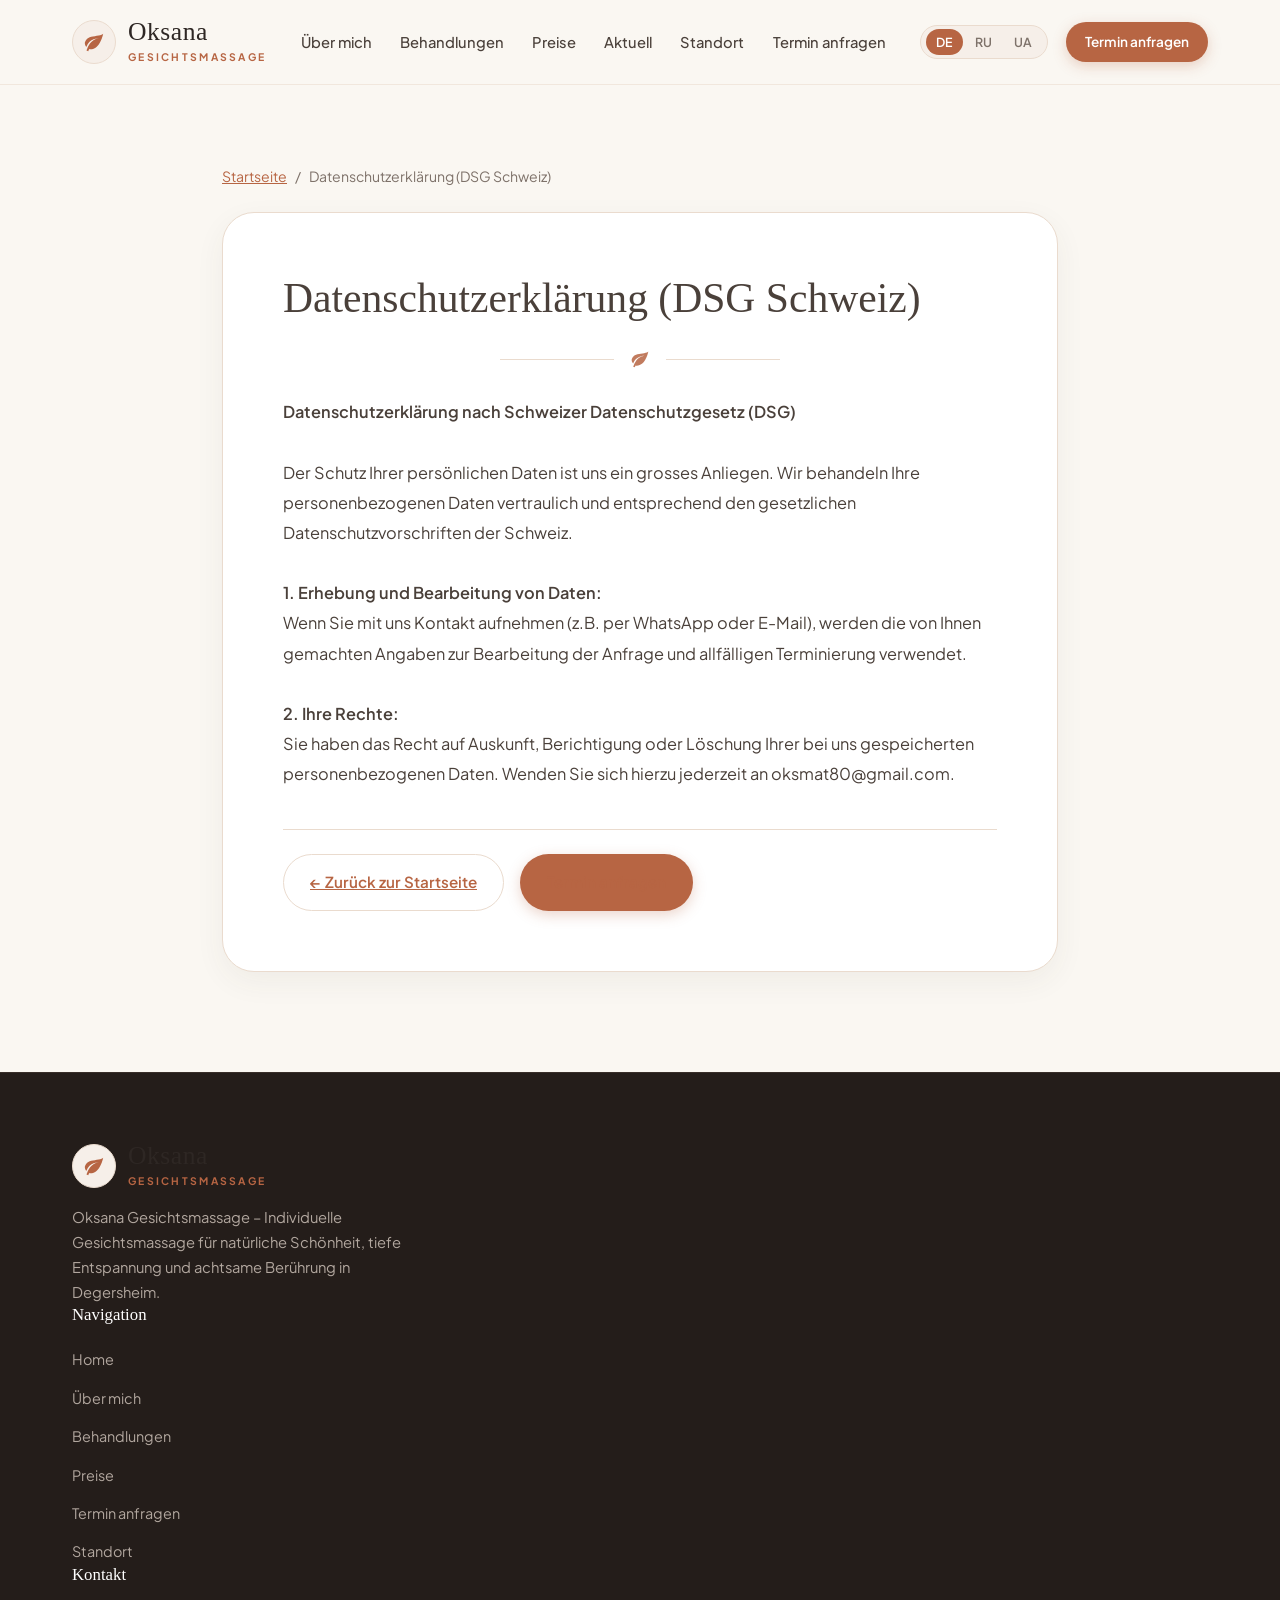
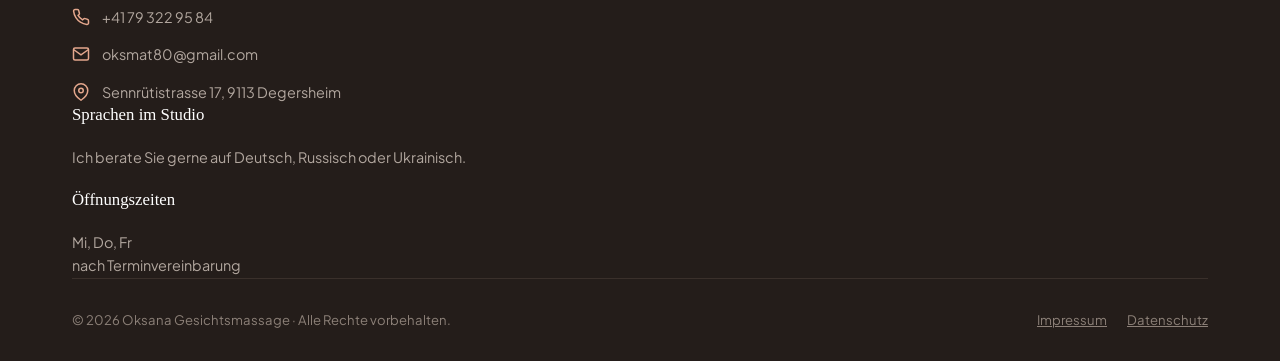
==== commit f260ba45: "номер телефону пошта форма терміну хз вроді всьо" ====
--- a/datenschutz.html
+++ b/datenschutz.html
@@ -44,7 +44,7 @@
           <li><a href="index.html#pricing" class="nav-link" data-i18n="nav.pricing">Preise</a></li>
           <li><a href="index.html#offers" class="nav-link" data-i18n="nav.offers">Aktuell</a></li>
           <li><a href="index.html#location" class="nav-link" data-i18n="nav.location">Standort</a></li>
-          <li><a href="index.html#booking" class="nav-link" data-i18n="nav.booking">Termin buchen</a></li>
+          <li><a href="index.html#booking" class="nav-link" data-i18n="nav.booking">Termin anfragen</a></li>
         </ul>
       </nav>
 
@@ -57,7 +57,7 @@
           <button type="button" class="lang-btn" data-lang="ua">UA</button>
         </div>
 
-        <a href="https://wa.me/41761234567" target="_blank" rel="noopener noreferrer" class="btn btn-primary btn-sm" data-wa-type="general" data-i18n="nav.book_cta">
+        <a href="https://wa.me/41793229584" target="_blank" rel="noopener noreferrer" class="btn btn-primary btn-sm" data-wa-type="general" data-i18n="nav.book_cta">
           <svg width="15" height="15" viewBox="0 0 24 24" fill="none" stroke="currentColor" stroke-width="2"><path d="M21 11.5a8.38 8.38 0 0 1-.9 3.8 8.5 8.5 0 0 1-7.6 4.7 8.38 8.38 0 0 1-3.8-.9L3 21l1.9-5.7a8.38 8.38 0 0 1-.9-3.8 8.5 8.5 0 0 1 4.7-7.6 8.38 8.38 0 0 1 3.8-.9h.5a8.48 8.48 0 0 1 8 8v.5z"></path></svg>
           Termin buchen
         </a>
@@ -80,7 +80,7 @@
     <div class="container" style="max-width: 900px;">
       
       <div class="legal-breadcrumb">
-        <a href="index.html">Startseite</a>
+        <a href="index.html" data-i18n="legal.breadcrumb_home">Startseite</a>
         <span>/</span>
         <span data-i18n="legal.dsg_title">Datenschutzerklärung</span>
       </div>
@@ -93,14 +93,19 @@
         </div>
 
         <div class="legal-content" data-i18n="legal.dsg_content">
-          <!-- Content dynamically rendered and switchable via translations.js -->
-        </div>
-
-        <div style="margin-top: 40px; pt-4; border-top: 1px solid var(--color-border); padding-top: 24px; display: flex; gap: 16px; flex-wrap: wrap;">
-          <a href="index.html" class="btn btn-secondary">
+          <strong>Datenschutzerklärung nach Schweizer Datenschutzgesetz (DSG)</strong><br><br>
+          Der Schutz Ihrer persönlichen Daten ist uns ein grosses Anliegen. Wir behandeln Ihre personenbezogenen Daten vertraulich und entsprechend den gesetzlichen Datenschutzvorschriften der Schweiz.<br><br>
+          <strong>1. Erhebung und Bearbeitung von Daten:</strong><br>
+          Wenn Sie mit uns Kontakt aufnehmen (z.B. per WhatsApp oder E-Mail), werden die von Ihnen gemachten Angaben zur Bearbeitung der Anfrage und allfälligen Terminierung verwendet.<br><br>
+          <strong>2. Ihre Rechte:</strong><br>
+          Sie haben das Recht auf Auskunft, Berichtigung oder Löschung Ihrer bei uns gespeicherten personenbezogenen Daten. Wenden Sie sich hierzu jederzeit an oksmat80@gmail.com.
+        </div>
+
+        <div style="margin-top: 40px; border-top: 1px solid var(--color-border); padding-top: 24px; display: flex; gap: 16px; flex-wrap: wrap;">
+          <a href="index.html" class="btn btn-secondary" data-i18n="legal.back_to_home">
             &larr; Zurück zur Startseite
           </a>
-          <a href="https://wa.me/41761234567" target="_blank" rel="noopener noreferrer" class="btn btn-primary" data-wa-type="general" data-i18n="nav.book_cta">
+          <a href="https://wa.me/41793229584" target="_blank" rel="noopener noreferrer" class="btn btn-primary" data-wa-type="general" data-i18n="nav.book_cta">
             Termin buchen
           </a>
         </div>
@@ -151,11 +156,11 @@
           <ul class="footer-contact-list">
             <li class="footer-contact-item">
               <svg viewBox="0 0 24 24" fill="none" stroke="currentColor" stroke-width="2"><path d="M22 16.92v3a2 2 0 0 1-2.18 2 19.79 19.79 0 0 1-8.63-3.07 19.5 19.5 0 0 1-6-6 19.79 19.79 0 0 1-3.07-8.67A2 2 0 0 1 4.11 2h3a2 2 0 0 1 2 1.72 12.84 12.84 0 0 0 .7 2.81 2 2 0 0 1-.45 2.11L8.09 9.91a16 16 0 0 0 6 6l1.27-1.27a2 2 0 0 1 2.11-.45 12.84 12.84 0 0 0 2.81.7A2 2 0 0 1 22 16.92z"></path></svg>
-              <a href="tel:+41761234567">+41 76 123 45 67</a>
+              <a href="tel:+41793229584">+41 79 322 95 84</a>
             </li>
             <li class="footer-contact-item">
               <svg viewBox="0 0 24 24" fill="none" stroke="currentColor" stroke-width="2"><path d="M4 4h16c1.1 0 2 .9 2 2v12c0 1.1-.9 2-2 2H4c-1.1 0-2-.9-2-2V6c0-1.1.9-2 2-2z"></path><polyline points="22,6 12,13 2,6"></polyline></svg>
-              <a href="mailto:info@oksana-gesichtsmassage.ch">info@oksana-gesichtsmassage.ch</a>
+              <a href="mailto:oksmat80@gmail.com">oksmat80@gmail.com</a>
             </li>
             <li class="footer-contact-item">
               <svg viewBox="0 0 24 24" fill="none" stroke="currentColor" stroke-width="2"><path d="M21 10c0 7-9 13-9 13s-9-6-9-13a9 9 0 0 1 18 0z"></path><circle cx="12" cy="10" r="3"></circle></svg>
@@ -172,7 +177,7 @@
           </p>
 
           <h4 class="footer-title" data-i18n="footer.hours_title">Öffnungszeiten</h4>
-          <p style="font-size: 0.9rem; color: #B2A79F;">
+          <p style="font-size: 0.9rem; color: #B2A79F;" data-i18n="footer.hours_desc">
             Mi, Do, Fr<br>
             nach Terminvereinbarung
           </p>
--- a/styles.css
+++ b/styles.css
@@ -635,6 +635,7 @@
   display: grid;
   grid-template-columns: repeat(3, 1fr);
   gap: 28px;
+  align-items: stretch;
 }
 
 .testimonial-card {
@@ -648,12 +649,19 @@
   box-shadow: var(--shadow-soft);
   transition: var(--transition);
   position: relative;
+  height: 100%;
 }
 
 .testimonial-card:hover {
   transform: translateY(-4px);
   border-color: var(--color-peach);
   box-shadow: var(--shadow-hover);
+}
+
+.testimonial-body {
+  display: flex;
+  flex-direction: column;
+  flex: 1 1 auto;
 }
 
 .testimonial-stars {
@@ -669,8 +677,78 @@
   line-height: 1.68;
   color: var(--color-text-main);
   font-style: italic;
-  margin-bottom: 24px;
+  margin-bottom: 20px;
   flex-grow: 1;
+}
+
+.testimonial-quote--expandable {
+  max-height: 195px;
+  overflow: hidden;
+  position: relative;
+  transition: max-height 0.4s cubic-bezier(0.4, 0, 0.2, 1);
+  margin-bottom: 6px;
+}
+
+.testimonial-quote--expandable::after {
+  content: "";
+  position: absolute;
+  bottom: 0;
+  left: 0;
+  right: 0;
+  height: 60px;
+  background: linear-gradient(to bottom, rgba(255, 255, 255, 0), var(--bg-card) 95%);
+  pointer-events: none;
+  opacity: 1;
+  transition: opacity 0.3s ease;
+}
+
+.testimonial-card.expanded .testimonial-quote--expandable {
+  max-height: 1000px;
+}
+
+.testimonial-card.expanded .testimonial-quote--expandable::after {
+  opacity: 0;
+}
+
+.btn-testimonial-toggle {
+  background: none;
+  border: none;
+  color: var(--color-terracotta);
+  font-family: var(--font-sans);
+  font-size: 0.88rem;
+  font-weight: 600;
+  padding: 6px 0 16px;
+  cursor: pointer;
+  display: inline-flex;
+  align-items: center;
+  gap: 6px;
+  transition: color 0.2s ease, opacity 0.2s ease;
+  align-self: flex-start;
+}
+
+.btn-testimonial-toggle:hover {
+  color: #8C3E26;
+  text-decoration: underline;
+}
+
+.btn-testimonial-toggle .toggle-text-less {
+  display: none;
+}
+
+.btn-testimonial-toggle .toggle-arrow {
+  transition: transform 0.3s ease;
+}
+
+.testimonial-card.expanded .btn-testimonial-toggle .toggle-text-more {
+  display: none;
+}
+
+.testimonial-card.expanded .btn-testimonial-toggle .toggle-text-less {
+  display: inline;
+}
+
+.testimonial-card.expanded .btn-testimonial-toggle .toggle-arrow {
+  transform: rotate(180deg);
 }
 
 .testimonial-author {
@@ -679,6 +757,7 @@
   gap: 14px;
   border-top: 1px solid var(--color-border-light);
   padding-top: 18px;
+  margin-top: auto;
 }
 
 .testimonial-avatar {
@@ -1255,10 +1334,11 @@
 
 .package-features li {
   display: flex;
-  align-items: center;
+  align-items: flex-start;
   gap: 10px;
   font-size: 0.9rem;
   color: var(--color-text-body);
+  line-height: 1.5;
 }
 
 .package-features svg {
@@ -1266,6 +1346,7 @@
   height: 18px;
   color: var(--color-terracotta);
   flex-shrink: 0;
+  margin-top: 2px;
 }
 
 /* ==========================================================================
@@ -1432,7 +1513,7 @@
 }
 
 /* ==========================================================================
-   Payment Section (TWINT & Cards)
+   Payment Section (Cash)
    ========================================================================== */
 
 /* WhatsApp Hero / Main Button */
@@ -1460,45 +1541,31 @@
   box-shadow: 0 10px 26px rgba(37, 211, 102, 0.38);
 }
 
-/* ==========================================================================
-   Simplified Payment Bar (Item 14)
-   ========================================================================== */
-
-.payment-simple-bar {
-  padding: 28px 0;
-  background: var(--bg-cream-soft);
-  border-top: 1px solid var(--color-border);
-  border-bottom: 1px solid var(--color-border);
-}
-
-.payment-simple-inner {
-  display: flex;
+/* Email Booking Main Button */
+.btn-email-hero {
+  background-color: var(--color-terracotta);
+  color: #FFFFFF !important;
+  font-size: clamp(1rem, 1.8vw, 1.15rem);
+  font-weight: 600;
+  padding: 16px 36px;
+  border-radius: var(--radius-full);
+  display: inline-flex;
   align-items: center;
   justify-content: center;
-  gap: 14px;
-  text-align: center;
-  flex-wrap: wrap;
-}
-
-.payment-simple-icon {
-  width: 40px;
-  height: 40px;
-  border-radius: 50%;
-  background: var(--color-peach-light);
-  color: var(--color-terracotta);
-  display: flex;
-  align-items: center;
-  justify-content: center;
-  flex-shrink: 0;
-  border: 1px solid var(--color-border);
-}
-
-.payment-simple-text {
-  font-size: clamp(1.05rem, 1.8vw, 1.25rem);
-  font-weight: 600;
-  color: var(--color-text-main);
-  letter-spacing: -0.01em;
-}
+  gap: 12px;
+  box-shadow: 0 6px 20px rgba(183, 101, 67, 0.28);
+  transition: var(--transition);
+  border: none;
+  text-decoration: none;
+}
+
+.btn-email-hero:hover {
+  background-color: var(--color-terracotta-hover);
+  color: #FFFFFF !important;
+  transform: translateY(-2px);
+  box-shadow: 0 10px 26px rgba(183, 101, 67, 0.38);
+}
+
 
 /* ==========================================================================
    Location & Map Section
@@ -1906,15 +1973,225 @@
     grid-template-columns: 1fr;
   }
 
+  /* Mobile / Tablet Hero Layout (max-width: 820px) */
+  .hero-section {
+    padding: 24px 0 38px;
+    position: relative;
+    overflow: hidden;
+  }
+
+  .hero-grid {
+    display: flex;
+    flex-direction: column;
+    align-items: center;
+    text-align: center;
+    gap: 0;
+  }
+
+  .hero-content {
+    display: contents;
+  }
+
+  .hero-badge {
+    order: 1;
+    margin: 0 auto 14px;
+    display: inline-flex;
+    align-items: center;
+    gap: 7px;
+    padding: 6px 14px;
+    background: rgba(183, 101, 67, 0.08);
+    border: 1px solid rgba(183, 101, 67, 0.2);
+    color: var(--color-terracotta);
+    border-radius: var(--radius-full);
+    font-size: 0.74rem;
+    font-weight: 700;
+    letter-spacing: 0.12em;
+    box-shadow: 0 2px 8px rgba(183, 101, 67, 0.06);
+  }
+
+  .hero-title {
+    order: 2;
+    margin: 0 auto 16px;
+    font-size: clamp(1.95rem, 5.8vw, 2.5rem);
+    line-height: 1.18;
+    max-width: 540px;
+    text-align: center;
+  }
+
+  .hero-media {
+    order: 3;
+    max-width: 330px;
+    width: 100%;
+    margin: 8px auto 32px;
+    position: relative;
+  }
+
+  .hero-media::before {
+    content: '';
+    position: absolute;
+    top: 50%;
+    left: 50%;
+    transform: translate(-50%, -50%);
+    width: 100%;
+    height: 100%;
+    border-radius: 32px;
+    background: radial-gradient(circle, rgba(230, 203, 186, 0.45) 0%, rgba(250, 247, 242, 0) 72%);
+    z-index: 0;
+    pointer-events: none;
+  }
+
+  .hero-image-frame {
+    position: relative;
+    z-index: 1;
+    border-radius: 28px;
+    box-shadow: 0 16px 36px rgba(74, 64, 58, 0.13), 0 0 0 1px rgba(183, 101, 67, 0.16);
+    overflow: hidden;
+    background: #EDE6DD;
+  }
+
   .hero-image-frame img {
-    height: 360px;
+    height: 310px;
+    width: 100%;
+    object-fit: cover;
+    object-position: center 15%;
+    display: block;
   }
 
   .hero-floating-card {
-    position: static;
-    margin-top: 14px;
-    max-width: 100%;
+    position: absolute;
+    bottom: -16px;
+    left: 50%;
+    transform: translateX(-50%);
+    width: calc(100% - 24px);
+    max-width: 300px;
+    margin: 0;
+    padding: 11px 16px;
+    background: rgba(255, 255, 255, 0.94);
+    backdrop-filter: blur(14px);
+    -webkit-backdrop-filter: blur(14px);
+    border-radius: 18px;
+    box-shadow: 0 10px 28px rgba(74, 64, 58, 0.14), 0 0 0 1px rgba(229, 219, 209, 0.9);
+    display: flex;
+    align-items: center;
+    gap: 12px;
+    text-align: left;
+    z-index: 2;
+  }
+
+  .floating-icon {
+    width: 38px;
+    height: 38px;
+    border-radius: 50%;
+    background: rgba(183, 101, 67, 0.12);
+    color: var(--color-terracotta);
+    display: flex;
+    align-items: center;
+    justify-content: center;
+    flex-shrink: 0;
+  }
+
+  .floating-icon svg {
+    width: 19px;
+    height: 19px;
+  }
+
+  .floating-title {
+    font-size: 0.88rem;
+    font-weight: 700;
+    color: var(--color-text-main);
+    line-height: 1.25;
+  }
+
+  .floating-sub {
+    font-size: 0.74rem;
+    color: var(--color-text-muted);
+    line-height: 1.25;
+    margin-top: 1px;
+  }
+
+  .hero-subtitle {
+    order: 4;
+    margin: 0 auto 12px;
+    font-size: 1.15rem;
+    line-height: 1.38;
+    max-width: 480px;
+    text-align: center;
+  }
+
+  .hero-desc {
+    order: 5;
+    margin: 0 auto 20px;
+    font-size: 0.92rem;
+    line-height: 1.62;
+    max-width: 460px;
+    text-align: center;
+  }
+
+  .hero-actions {
+    order: 6;
+    display: flex;
+    flex-direction: column;
+    align-items: stretch;
+    gap: 10px;
     width: 100%;
+    max-width: 340px;
+    margin: 0 auto 20px;
+  }
+
+  .hero-actions .btn {
+    width: 100%;
+    justify-content: center;
+    text-align: center;
+    padding: 13px 22px;
+    font-size: 0.95rem;
+    border-radius: var(--radius-full);
+  }
+
+  .hero-actions .btn-primary {
+    box-shadow: 0 8px 24px rgba(183, 101, 67, 0.32);
+  }
+
+  .hero-actions .btn-secondary {
+    background: rgba(255, 255, 255, 0.85);
+    border: 1.5px solid var(--color-border);
+    color: var(--color-text-main);
+  }
+
+  .hero-meta {
+    order: 7;
+    display: flex;
+    flex-direction: column;
+    align-items: center;
+    text-align: center;
+    gap: 10px;
+    width: 100%;
+    max-width: 360px;
+    margin: 0 auto;
+    padding-top: 16px;
+    border-top: 1px solid rgba(229, 219, 209, 0.7);
+  }
+
+  .hero-meta .meta-tag {
+    background: rgba(183, 101, 67, 0.08);
+    border: 1px solid rgba(183, 101, 67, 0.18);
+    color: var(--color-terracotta);
+    border-radius: var(--radius-full);
+    padding: 8px 16px;
+    font-size: 0.82rem;
+    line-height: 1.4;
+    text-align: center;
+    width: 100%;
+    font-weight: 600;
+  }
+
+  .hero-meta .meta-pill {
+    display: inline-flex;
+    align-items: center;
+    justify-content: center;
+    gap: 6px;
+    font-size: 0.84rem;
+    color: var(--color-text-muted);
+    font-weight: 600;
   }
 }
 
@@ -1981,81 +2258,102 @@
     height: 22px;
   }
 
-  /* Hero Section on Phone */
+  /* Hero Section on Phone (max-width: 580px) */
   .hero-section {
-    padding: 24px 0 40px;
+    padding: 16px 0 34px;
   }
 
   .hero-badge {
-    font-size: 0.7rem;
-    padding: 5px 10px;
+    font-size: 0.68rem;
+    padding: 5px 12px;
     letter-spacing: 0.1em;
-    margin-bottom: 14px;
+    margin-bottom: 12px;
   }
 
   .hero-title {
-    font-size: 1.85rem;
-    line-height: 1.2;
+    font-size: clamp(1.8rem, 6.2vw, 2.15rem);
+    line-height: 1.18;
     margin-bottom: 12px;
+    max-width: 380px;
+  }
+
+  .hero-media {
+    max-width: 295px;
+    margin: 4px auto 26px;
+  }
+
+  .hero-image-frame {
+    border-radius: 24px;
+  }
+
+  .hero-image-frame img {
+    height: 280px;
+  }
+
+  .hero-floating-card {
+    bottom: -14px;
+    padding: 9px 13px;
+    max-width: 275px;
+    gap: 10px;
+    border-radius: 16px;
+  }
+
+  .floating-icon {
+    width: 34px;
+    height: 34px;
+  }
+
+  .floating-icon svg {
+    width: 17px;
+    height: 17px;
+  }
+
+  .floating-title {
+    font-size: 0.84rem;
+  }
+
+  .floating-sub {
+    font-size: 0.72rem;
   }
 
   .hero-subtitle {
-    font-size: 1.1rem;
+    font-size: 1.08rem;
     line-height: 1.35;
-    margin-bottom: 12px;
+    margin-bottom: 10px;
+    max-width: 360px;
   }
 
   .hero-desc {
+    font-size: 0.88rem;
+    line-height: 1.58;
+    margin-bottom: 18px;
+    max-width: 350px;
+  }
+
+  .hero-actions {
+    max-width: 300px;
+    gap: 9px;
+    margin-bottom: 18px;
+  }
+
+  .hero-actions .btn {
+    padding: 12px 20px;
     font-size: 0.92rem;
-    line-height: 1.6;
-    margin-bottom: 22px;
-  }
-
-  .hero-actions {
-    flex-direction: column;
-    align-items: stretch;
-    gap: 10px;
-    margin-bottom: 24px;
-  }
-
-  .hero-actions .btn {
-    width: 100%;
-    white-space: normal;
-    text-align: center;
   }
 
   .hero-meta {
-    flex-direction: column;
-    align-items: flex-start;
-    gap: 10px;
-    padding-top: 18px;
-  }
-
-  .hero-image-frame img {
-    height: 300px;
-  }
-
-  .hero-floating-card {
-    padding: 14px 16px;
-    gap: 12px;
-  }
-
-  .floating-icon {
-    width: 36px;
-    height: 36px;
-  }
-
-  .floating-icon svg {
-    width: 18px;
-    height: 18px;
-  }
-
-  .floating-title {
-    font-size: 0.85rem;
-  }
-
-  .floating-sub {
-    font-size: 0.75rem;
+    max-width: 320px;
+    padding-top: 14px;
+    gap: 8px;
+  }
+
+  .hero-meta .meta-tag {
+    font-size: 0.78rem;
+    padding: 6px 12px;
+  }
+
+  .hero-meta .meta-pill {
+    font-size: 0.8rem;
   }
 
   /* Grid layouts to 1 column */
@@ -2199,7 +2497,30 @@
   }
 
   .hero-title {
-    font-size: 1.65rem;
+    font-size: 1.6rem;
+  }
+
+  .hero-media {
+    max-width: 260px;
+    margin: 2px auto 24px;
+  }
+
+  .hero-image-frame img {
+    height: 245px;
+  }
+
+  .hero-floating-card {
+    max-width: 245px;
+    padding: 8px 10px;
+    gap: 8px;
+  }
+
+  .floating-title {
+    font-size: 0.78rem;
+  }
+
+  .floating-sub {
+    font-size: 0.68rem;
   }
 }
 
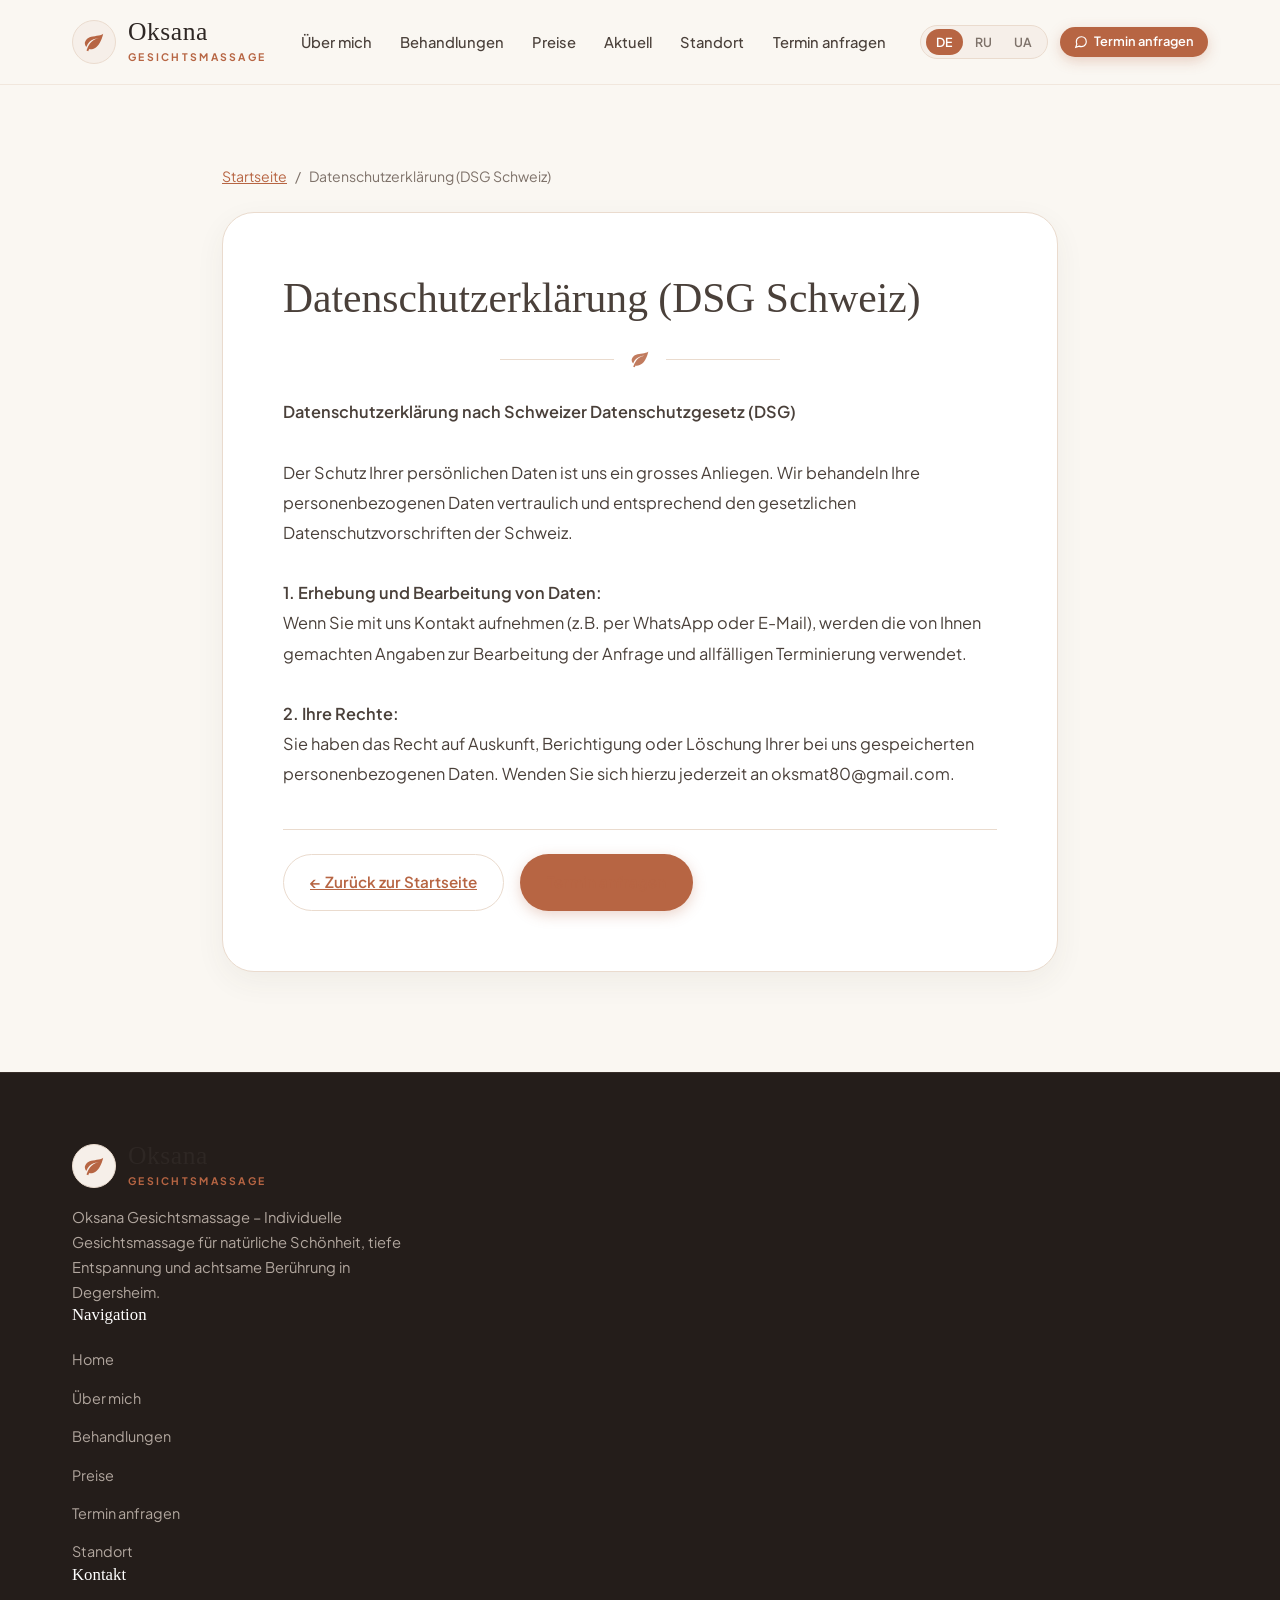
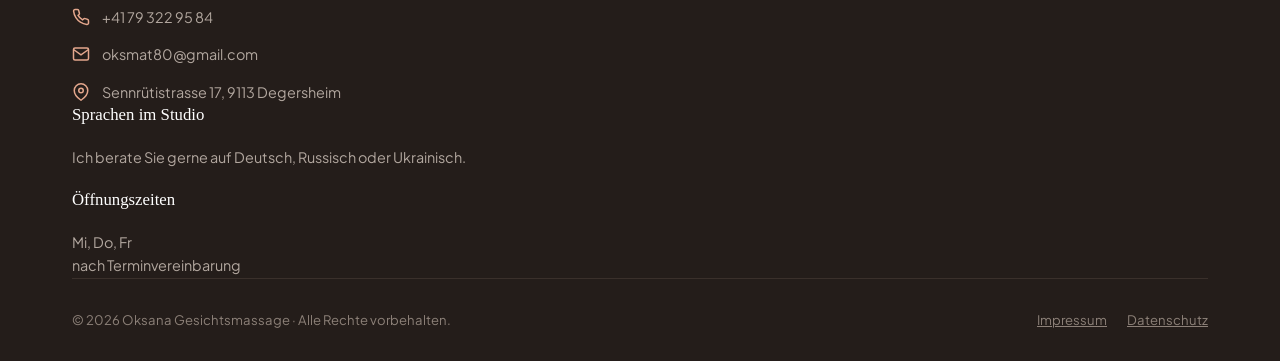
==== commit 73e11449: "ja button kleiner gemacht" ====
--- a/datenschutz.html
+++ b/datenschutz.html
@@ -57,9 +57,9 @@
           <button type="button" class="lang-btn" data-lang="ua">UA</button>
         </div>
 
-        <a href="https://wa.me/41793229584" target="_blank" rel="noopener noreferrer" class="btn btn-primary btn-sm" data-wa-type="general" data-i18n="nav.book_cta">
+        <a href="index.html#booking" class="btn btn-primary btn-sm">
           <svg width="15" height="15" viewBox="0 0 24 24" fill="none" stroke="currentColor" stroke-width="2"><path d="M21 11.5a8.38 8.38 0 0 1-.9 3.8 8.5 8.5 0 0 1-7.6 4.7 8.38 8.38 0 0 1-3.8-.9L3 21l1.9-5.7a8.38 8.38 0 0 1-.9-3.8 8.5 8.5 0 0 1 4.7-7.6 8.38 8.38 0 0 1 3.8-.9h.5a8.48 8.48 0 0 1 8 8v.5z"></path></svg>
-          Termin buchen
+          <span data-i18n="nav.book_cta">Termin buchen</span>
         </a>
 
         <!-- Mobile Menu Toggle -->
@@ -105,8 +105,8 @@
           <a href="index.html" class="btn btn-secondary" data-i18n="legal.back_to_home">
             &larr; Zurück zur Startseite
           </a>
-          <a href="https://wa.me/41793229584" target="_blank" rel="noopener noreferrer" class="btn btn-primary" data-wa-type="general" data-i18n="nav.book_cta">
-            Termin buchen
+          <a href="index.html#booking" class="btn btn-primary">
+            <span data-i18n="nav.book_cta">Termin buchen</span>
           </a>
         </div>
       </div>
--- a/styles.css
+++ b/styles.css
@@ -241,8 +241,10 @@
 }
 
 .btn-sm {
-  padding: 8px 18px;
-  font-size: 0.85rem;
+  padding: 6px 14px;
+  font-size: 0.82rem;
+  white-space: nowrap;
+  gap: 6px;
 }
 
 .btn-lg {
@@ -385,7 +387,23 @@
 .header-actions {
   display: flex;
   align-items: center;
-  gap: 18px;
+  gap: 12px;
+}
+
+.header-actions .btn {
+  white-space: nowrap;
+  padding: 6px 13px;
+  font-size: 0.8rem;
+  font-weight: 600;
+  gap: 6px;
+  flex-shrink: 0;
+  line-height: 1.2;
+}
+
+.header-actions .btn svg {
+  width: 14px;
+  height: 14px;
+  flex-shrink: 0;
 }
 
 /* Language Switcher */
@@ -2441,6 +2459,23 @@
     font-size: 0.9rem;
   }
 
+  .btn-sm,
+  .header-actions .btn {
+    white-space: nowrap !important;
+    padding: 5px 11px !important;
+    font-size: 0.76rem !important;
+    gap: 5px !important;
+    line-height: 1.2 !important;
+    flex-shrink: 0 !important;
+    width: auto !important;
+  }
+
+  .btn-sm svg,
+  .header-actions .btn svg {
+    width: 13px !important;
+    height: 13px !important;
+  }
+
   .btn-lg {
     padding: 13px 20px;
     font-size: 0.95rem;
